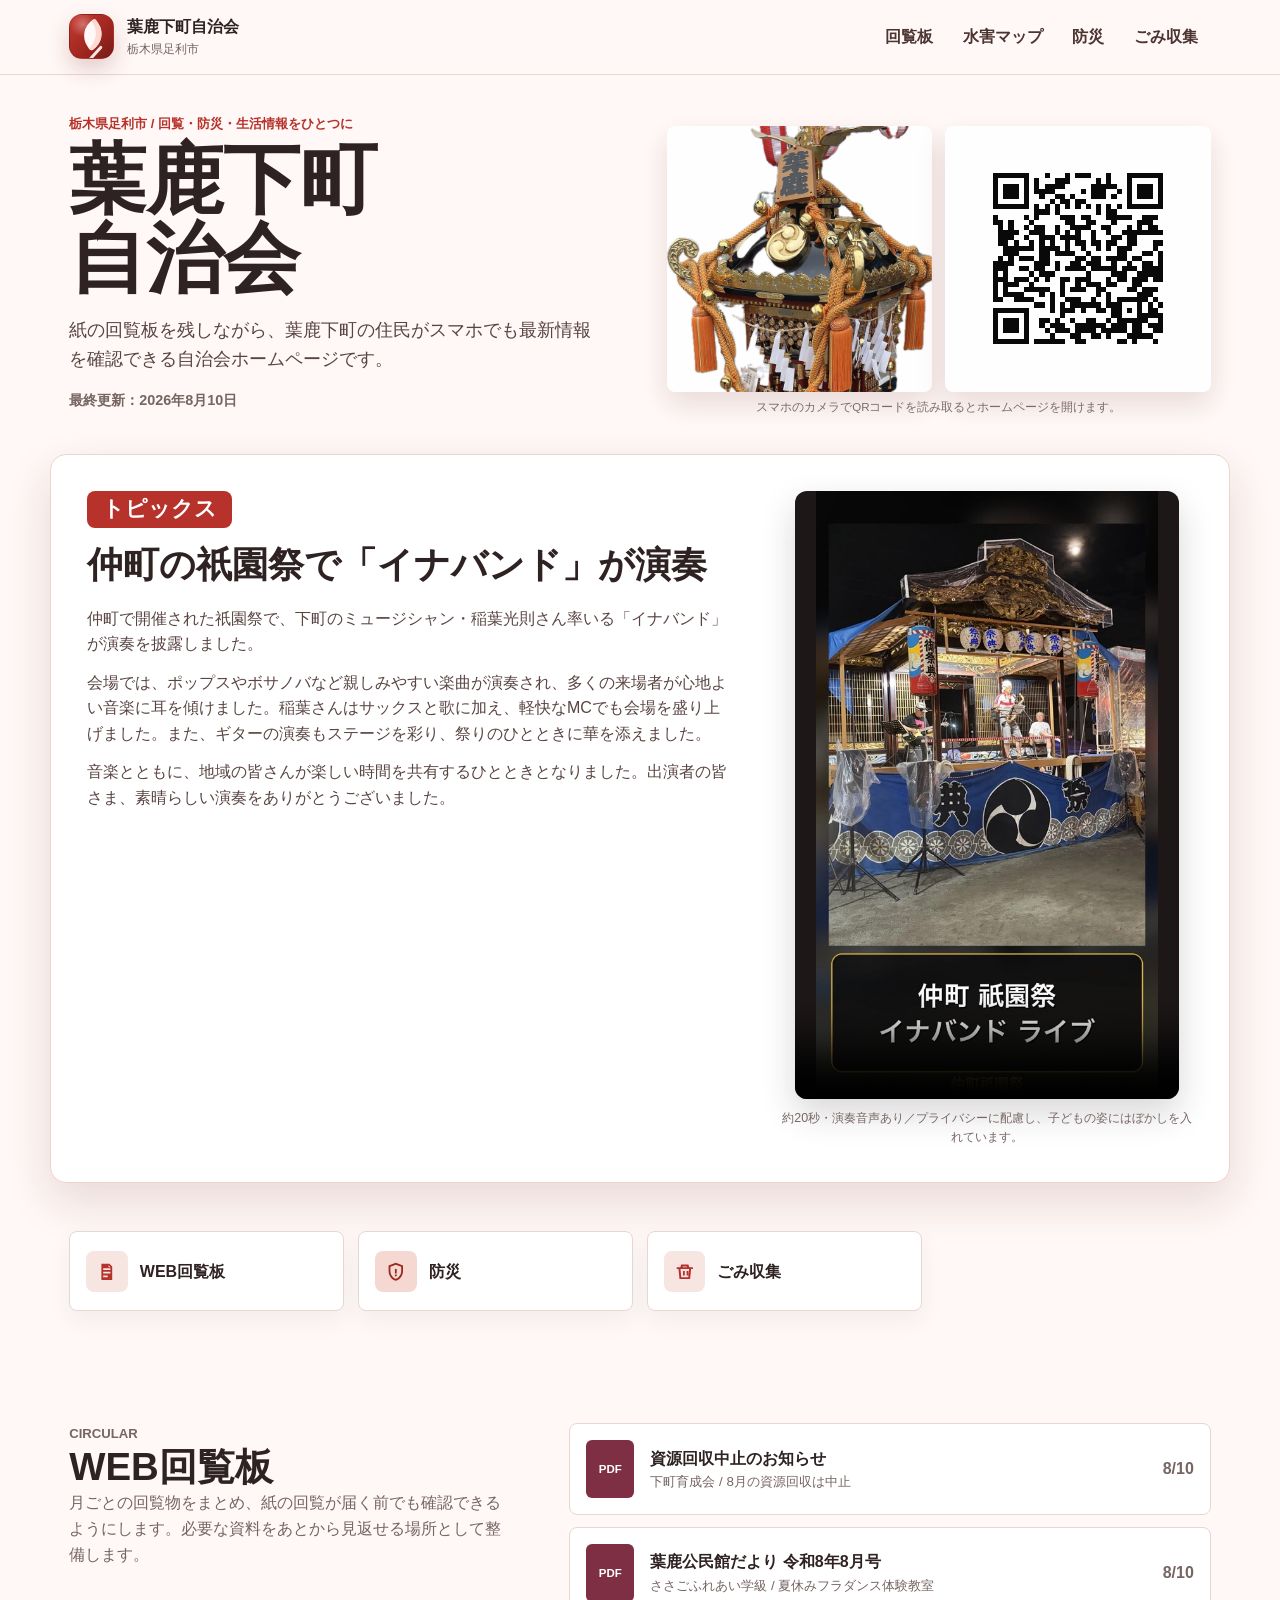
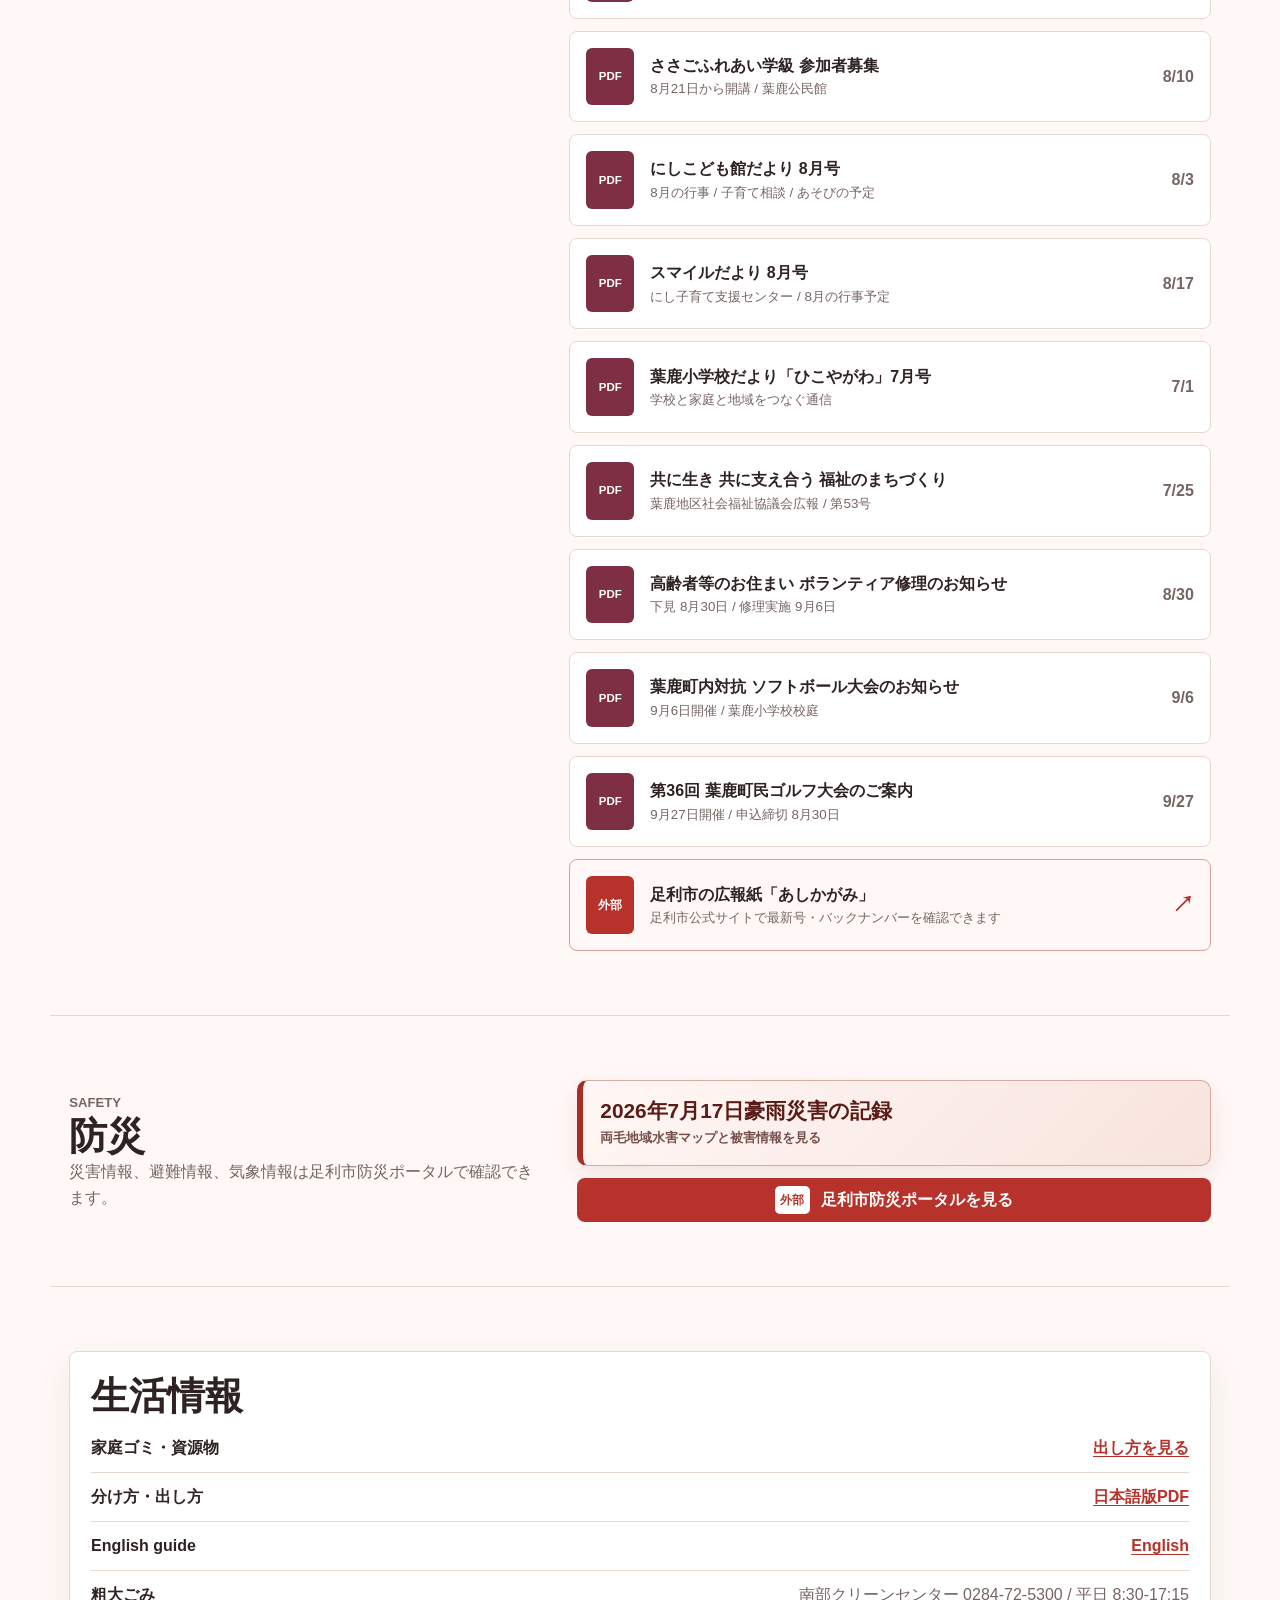
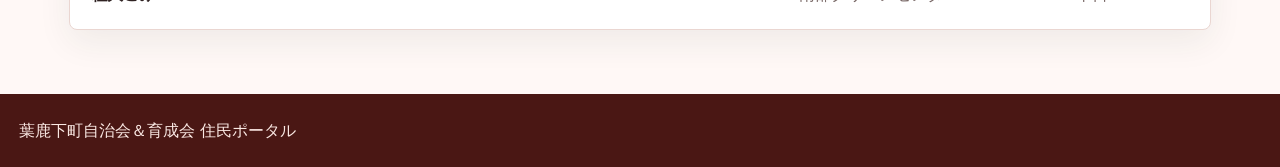
==== index.html @ d5c19ccf "Show all August circular documents on homepage" ====
<!doctype html>
<html lang="ja">
  <head>
    <meta charset="utf-8" />
    <meta name="viewport" content="width=device-width, initial-scale=1" />
    <title>葉鹿下町自治会 DXホーム</title>
    <meta
      name="description"
      content="栃木県足利市の葉鹿下町自治会向けに、回覧板、防災情報、ごみ収集をまとめたホームページ。"
    />
    <link rel="stylesheet" href="styles.css?v=20260810-circular" />
  </head>
  <body>
    <a class="skip-link" href="#main">本文へ移動</a>

    <header class="site-header">
      <nav class="nav-shell" aria-label="メインメニュー">
        <a class="brand" href="index.html" aria-label="葉鹿下町自治会 ホーム">
          <span class="brand-mark" aria-hidden="true">葉</span>
          <span>
            <strong>葉鹿下町自治会</strong>
            <small>栃木県足利市</small>
          </span>
        </a>
        <button class="menu-button" type="button" aria-expanded="false" aria-controls="site-menu">
          <span class="icon-lines" aria-hidden="true"></span>
          <span>メニュー</span>
        </button>
        <ul id="site-menu" class="site-menu">
          <li><a href="circular.html">回覧板</a></li>
          <li><a href="flood.html">水害マップ</a></li>
          <li><a href="disaster.html">防災</a></li>
          <li><a href="garbage.html">ごみ収集</a></li>
        </ul>
      </nav>
    </header>

    <main id="main">
      <section class="hero-section">
        <div class="hero-copy">
          <p class="eyebrow">栃木県足利市 / 回覧・防災・生活情報をひとつに</p>
          <h1><span>葉鹿下町</span><span>自治会</span></h1>
          <p class="lead">
            紙の回覧板を残しながら、葉鹿下町の住民がスマホでも最新情報を確認できる自治会ホームページです。
          </p>
          <p class="last-updated">最終更新：2026年8月10日</p>
        </div>
        <figure class="hero-visual">
          <div class="hero-media-grid">
            <img src="assets/hajika-mikoshi.png" alt="葉鹿下町の神輿" />
            <img class="qr-image" src="assets/homepage-qr.png?v=20260722-readable-qr" alt="自治会ホームページのQRコード" />
          </div>
          <figcaption>スマホのカメラでQRコードを読み取るとホームページを開けます。</figcaption>
        </figure>
      </section>

      <section class="topic-feature" aria-labelledby="gion-topic-title">
        <article class="topic-copy">
          <p class="topic-label">トピックス</p>
          <h2 id="gion-topic-title">仲町の祇園祭で「イナバンド」が演奏</h2>
          <p>
            仲町で開催された祇園祭で、下町のミュージシャン・稲葉光則さん率いる「イナバンド」が演奏を披露しました。
          </p>
          <p>
            会場では、ポップスやボサノバなど親しみやすい楽曲が演奏され、多くの来場者が心地よい音楽に耳を傾けました。稲葉さんはサックスと歌に加え、軽快なMCでも会場を盛り上げました。また、ギターの演奏もステージを彩り、祭りのひとときに華を添えました。
          </p>
          <p>
            音楽とともに、地域の皆さんが楽しい時間を共有するひとときとなりました。出演者の皆さま、素晴らしい演奏をありがとうございました。
          </p>
        </article>
        <div class="topic-video">
          <video
            controls
            playsinline
            preload="metadata"
            poster="assets/nakamachi-gion-inaband-poster.jpg"
            aria-label="仲町祇園祭で演奏するイナバンドの紹介動画"
          >
            <source src="assets/nakamachi-gion-inaband.mp4?v=20260727-audio" type="video/mp4" />
            お使いのブラウザでは動画を再生できません。
          </video>
          <p>約20秒・演奏音声あり／プライバシーに配慮し、子どもの姿にはぼかしを入れています。</p>
        </div>
      </section>

      <section class="quick-actions" aria-label="よく使う項目">
        <a class="quick-action" href="circular.html">
          <span class="action-icon" aria-hidden="true">
            <svg viewBox="0 0 24 24"><path d="M6 3h9l3 3v15H6V3Zm8 1.7V7h2.3L14 4.7ZM8 10h8V8H8v2Zm0 4h8v-2H8v2Zm0 4h5v-2H8v2Z" /></svg>
          </span>
          <span>WEB回覧板</span>
        </a>
        <a class="quick-action" href="disaster.html">
          <span class="action-icon alert" aria-hidden="true">
            <svg viewBox="0 0 24 24"><path d="M12 2 4 5v6c0 5 3.4 9.7 8 11 4.6-1.3 8-6 8-11V5l-8-3Zm0 2.2 6 2.2V11c0 3.9-2.4 7.5-6 8.8-3.6-1.3-6-4.9-6-8.8V6.4l6-2.2Zm-1 4.8h2v5h-2V9Zm0 6h2v2h-2v-2Z" /></svg>
          </span>
          <span>防災</span>
        </a>
        <a class="quick-action" href="garbage.html">
          <span class="action-icon" aria-hidden="true">
            <svg viewBox="0 0 24 24"><path d="M8 4h8l1 3h4v2h-2l-1.1 11H6.1L5 9H3V7h4l1-3Zm2 2-.4 1h4.8L14 6h-4Zm-2.8 3 .9 9h7.8l.9-9H7.2Zm2.8 2h2v5h-2v-5Zm4 0h2v5h-2v-5Z" /></svg>
          </span>
          <span>ごみ収集</span>
        </a>
      </section>

      <section id="circular" class="split-layout">
        <div class="section-copy">
          <p class="eyebrow">Circular</p>
          <h2>WEB回覧板</h2>
          <p>
            月ごとの回覧物をまとめ、紙の回覧が届く前でも確認できるようにします。必要な資料をあとから見返せる場所として整備します。
          </p>
        </div>
        <div class="list-panel" aria-label="最新の回覧物">
            <a href="documents/august-resource-collection-cancelled-2026-08-10.pdf" class="list-row">
              <span class="doc-icon">PDF</span>
              <span>
                <strong>資源回収中止のお知らせ</strong>
                <small>下町育成会 / 8月の資源回収は中止</small>
              </span>
              <time datetime="2026-08-10">8/10</time>
            </a>
            <a href="documents/august-hajika-kominkan-dayori-2026-08.pdf" class="list-row">
              <span class="doc-icon">PDF</span>
              <span>
                <strong>葉鹿公民館だより 令和8年8月号</strong>
                <small>ささごふれあい学級 / 夏休みフラダンス体験教室</small>
              </span>
              <time datetime="2026-08-10">8/10</time>
            </a>
            <a href="documents/august-fureai-gakkyu-2026-08-10.pdf" class="list-row">
              <span class="doc-icon">PDF</span>
              <span>
                <strong>ささごふれあい学級 参加者募集</strong>
                <small>8月21日から開講 / 葉鹿公民館</small>
              </span>
              <time datetime="2026-08-10">8/10</time>
            </a>
            <a href="documents/august-nishi-kodomokan-dayori-2026.pdf" class="list-row">
              <span class="doc-icon">PDF</span>
              <span>
                <strong>にしこども館だより 8月号</strong>
                <small>8月の行事 / 子育て相談 / あそびの予定</small>
              </span>
              <time datetime="2026-08-03">8/3</time>
            </a>
            <a href="documents/august-smile-dayori-2026.pdf" class="list-row">
              <span class="doc-icon">PDF</span>
              <span>
                <strong>スマイルだより 8月号</strong>
                <small>にし子育て支援センター / 8月の行事予定</small>
              </span>
              <time datetime="2026-08-17">8/17</time>
            </a>
            <a href="documents/august-hajika-sho-dayori-2026-07.pdf" class="list-row">
              <span class="doc-icon">PDF</span>
              <span>
                <strong>葉鹿小学校だより「ひこやがわ」7月号</strong>
                <small>学校と家庭と地域をつなぐ通信</small>
              </span>
              <time datetime="2026-07-01">7/1</time>
            </a>
            <a href="documents/august-social-welfare-2026-08-10.pdf" class="list-row">
              <span class="doc-icon">PDF</span>
              <span>
                <strong>共に生き 共に支え合う 福祉のまちづくり</strong>
                <small>葉鹿地区社会福祉協議会広報 / 第53号</small>
              </span>
              <time datetime="2026-07-25">7/25</time>
            </a>
            <a href="documents/august-volunteer-notice-2026-08-30.pdf" class="list-row">
              <span class="doc-icon">PDF</span>
              <span>
                <strong>高齢者等のお住まい ボランティア修理のお知らせ</strong>
                <small>下見 8月30日 / 修理実施 9月6日</small>
              </span>
              <time datetime="2026-08-30">8/30</time>
            </a>
            <a href="documents/august-hajika-softball-2026-09-06.pdf" class="list-row">
              <span class="doc-icon">PDF</span>
              <span>
                <strong>葉鹿町内対抗 ソフトボール大会のお知らせ</strong>
                <small>9月6日開催 / 葉鹿小学校校庭</small>
              </span>
              <time datetime="2026-09-06">9/6</time>
            </a>
            <a href="documents/august-hajika-golf-2026-09-27.pdf" class="list-row">
              <span class="doc-icon">PDF</span>
              <span>
                <strong>第36回 葉鹿町民ゴルフ大会のご案内</strong>
                <small>9月27日開催 / 申込締切 8月30日</small>
              </span>
              <time datetime="2026-09-27">9/27</time>
            </a>
          <a
            href="https://www.city.ashikaga.tochigi.jp/goverment/000083/000457/index.html"
            class="list-row external-row"
            target="_blank"
            rel="noopener noreferrer"
          >
            <span class="doc-icon external">外部</span>
            <span>
              <strong>足利市の広報紙「あしかがみ」</strong>
              <small>足利市公式サイトで最新号・バックナンバーを確認できます</small>
            </span>
            <span class="external-mark" aria-hidden="true">↗</span>
          </a>
        </div>
      </section>

      <section id="disaster" class="disaster-band">
        <div>
          <p class="eyebrow">Safety</p>
          <h2>防災</h2>
          <p>災害情報、避難情報、気象情報は足利市防災ポータルで確認できます。</p>
        </div>
        <div class="disaster-actions">
          <a class="flood-record-banner" href="flood.html">
            <span>2026年7月17日豪雨災害の記録</span>
            <small>両毛地域水害マップと被害情報を見る</small>
          </a>
          <a
            class="download-link external-link"
            href="https://www.city.ashikaga.tochigi.jp/bosai/index.html"
            target="_blank"
            rel="noopener noreferrer"
            >足利市防災ポータルを見る</a
          >
        </div>
      </section>

      <section id="life" class="life-section">
        <div class="life-card">
          <h2>生活情報</h2>
          <ul>
            <li>
              <strong>家庭ゴミ・資源物</strong>
              <a
                class="text-link external-link"
                href="https://www.city.ashikaga.tochigi.jp/living/000018/000128/000560/index.html"
                target="_blank"
                rel="noopener noreferrer"
                >出し方を見る</a
              >
            </li>
            <li>
              <strong>分け方・出し方</strong>
              <a
                class="text-link external-link"
                href="https://www.city.ashikaga.tochigi.jp/manage/contents/upload/648ab1cb5ff90.pdf"
                target="_blank"
                rel="noopener noreferrer"
                >日本語版PDF</a
              >
            </li>
            <li>
              <strong>English guide</strong>
              <a
                class="text-link external-link"
                href="https://www.city.ashikaga.tochigi.jp/living/000018/000128/000560/p002343.html"
                target="_blank"
                rel="noopener noreferrer"
                >English</a
              >
            </li>
            <li class="life-note">
              <strong>粗大ごみ</strong>
              <span>南部クリーンセンター 0284-72-5300 / 平日 8:30-17:15</span>
            </li>
          </ul>
        </div>
      </section>
    </main>

    <footer class="site-footer">
      <p>葉鹿下町自治会＆育成会 住民ポータル</p>
    </footer>

    <script src="app.js"></script>
  </body>
</html>
---- styles.css ----
:root {
  --ink: #2f2222;
  --muted: #766563;
  --paper: #fff8f6;
  --panel: #ffffff;
  --line: #ead6d1;
  --green: #b6322a;
  --green-soft: #f7e5e1;
  --blue: #7f2f44;
  --yellow: #d9a441;
  --coral: #b6322a;
  --shadow: 0 18px 46px rgba(95, 31, 26, 0.14);
}

* {
  box-sizing: border-box;
}

html {
  scroll-behavior: smooth;
}

body {
  margin: 0;
  color: var(--ink);
  background: var(--paper);
  font-family: -apple-system, BlinkMacSystemFont, "Hiragino Sans", "Yu Gothic", "Meiryo", sans-serif;
  line-height: 1.6;
}

a {
  color: inherit;
}

img,
svg {
  display: block;
}

button,
input {
  font: inherit;
}

.skip-link {
  position: absolute;
  left: 1rem;
  top: -4rem;
  z-index: 20;
  padding: 0.7rem 1rem;
  background: var(--ink);
  color: white;
}

.skip-link:focus {
  top: 1rem;
}

.site-header {
  position: sticky;
  top: 0;
  z-index: 10;
  background: rgba(255, 248, 246, 0.92);
  border-bottom: 1px solid var(--line);
  backdrop-filter: blur(12px);
}

.tag {
  display: inline-flex;
  align-items: center;
  justify-content: center;
  min-height: 1.65rem;
  padding: 0.2rem 0.65rem;
  border-radius: 999px;
  font-size: 0.78rem;
  font-weight: 700;
  white-space: nowrap;
}

.nav-shell {
  display: flex;
  align-items: center;
  justify-content: space-between;
  gap: 1rem;
  max-width: 1180px;
  margin: 0 auto;
  padding: 0.85rem 1.2rem;
}

.brand {
  display: inline-flex;
  align-items: center;
  gap: 0.8rem;
  text-decoration: none;
}

.brand-mark {
  position: relative;
  display: grid;
  place-items: center;
  flex: 0 0 auto;
  width: 2.8rem;
  height: 2.8rem;
  overflow: hidden;
  border: 1px solid rgba(116, 29, 24, 0.18);
  border-radius: 13px;
  color: white;
  background:
    radial-gradient(circle at 30% 22%, rgba(255, 255, 255, 0.32), transparent 28%),
    linear-gradient(135deg, #c83a31 0%, #9f261f 58%, #741d18 100%);
  box-shadow: 0 10px 22px rgba(116, 29, 24, 0.2);
  font-size: 0;
  font-weight: 800;
}

.brand-mark::before {
  position: absolute;
  width: 1.35rem;
  height: 1.55rem;
  border-radius: 1.3rem 0.2rem 1.3rem 0.2rem;
  background: #fff8f6;
  box-shadow: inset -0.28rem -0.22rem 0 rgba(255, 216, 207, 0.9);
  content: "";
  transform: translate(0.05rem, -0.1rem) rotate(-34deg);
}

.brand-mark::after {
  position: absolute;
  width: 1.25rem;
  height: 0.16rem;
  border-radius: 999px;
  background: rgba(255, 248, 246, 0.92);
  content: "";
  transform: translate(-0.03rem, 0.62rem) rotate(-48deg);
  transform-origin: right center;
}

.brand strong,
.brand small {
  display: block;
}

.brand small {
  color: var(--muted);
  font-size: 0.78rem;
}

.site-menu {
  display: flex;
  align-items: center;
  gap: 0.25rem;
  margin: 0;
  padding: 0;
  list-style: none;
}

.site-menu a {
  display: inline-flex;
  padding: 0.65rem 0.8rem;
  border-radius: 8px;
  color: #4b3431;
  font-weight: 700;
  text-decoration: none;
}

.site-menu a:hover,
.site-menu a:focus-visible {
  background: var(--green-soft);
}

.menu-button {
  display: none;
  align-items: center;
  gap: 0.5rem;
  min-height: 2.5rem;
  border: 1px solid var(--line);
  border-radius: 8px;
  background: white;
  color: var(--ink);
}

.icon-lines,
.icon-lines::before,
.icon-lines::after {
  display: block;
  width: 1.1rem;
  height: 2px;
  background: currentColor;
  content: "";
}

.icon-lines::before {
  transform: translateY(-6px);
}

.icon-lines::after {
  transform: translateY(4px);
}

.hero-section {
  position: relative;
  display: grid;
  grid-template-columns: minmax(0, 1fr) minmax(18rem, 34rem);
  gap: clamp(2rem, 5vw, 4rem);
  align-items: center;
  max-width: 1180px;
  min-height: auto;
  margin: 0 auto;
  padding: clamp(1.6rem, 3vw, 2.8rem) 1.2rem clamp(1rem, 2vw, 1.6rem);
}

.notice-strip,
.flood-record-archive {
  display: grid;
  gap: 0.9rem;
  max-width: 1180px;
  margin: 1rem auto 0;
  padding: clamp(0.85rem, 2.5vw, 1.35rem);
  border: 1px solid #e5b9b2;
  border-top: 5px solid #9f261f;
  border-radius: 18px;
  background:
    radial-gradient(circle at 92% 2%, rgba(196, 66, 54, 0.12), transparent 25rem),
    #fff4f1;
  color: #4a1714;
  box-shadow: 0 16px 38px rgba(95, 31, 26, 0.1);
}

.flood-record-section {
  padding-top: 2rem;
  padding-bottom: 2rem;
}

.flood-record-archive {
  margin: 0;
}

.flood-record-header {
  display: grid;
  grid-template-columns: minmax(0, 1fr) minmax(18rem, 0.6fr);
  gap: 1.2rem;
  align-items: center;
}

.flood-record-header h2,
.flood-record-header p {
  margin: 0;
}

.flood-record-header h2 {
  margin-bottom: 0.35rem;
  color: #5b1b17;
  font-size: clamp(1.5rem, 3vw, 2.2rem);
  line-height: 1.35;
}

.flood-alert-header {
  display: grid;
  grid-template-columns: minmax(14rem, 1fr) auto minmax(16rem, auto);
  gap: 0.75rem;
  align-items: stretch;
}

.flood-alert-title {
  display: grid;
  align-content: center;
  gap: 0.05rem;
}

.flood-alert-title small {
  color: #8b211b;
  font-size: 0.75rem;
  font-weight: 900;
  letter-spacing: 0.08em;
}

.flood-alert-title strong {
  color: #5b1b17;
  font-size: clamp(1.1rem, 2.3vw, 1.45rem);
  line-height: 1.35;
}

.notice-strip a,
.flood-record-archive a,
.text-link {
  color: var(--green);
  font-weight: 900;
  text-underline-offset: 0.2em;
}

.disaster-portal-link,
.notice-strip .ryomo-flood-link,
.flood-record-archive .ryomo-flood-link {
  display: grid;
  place-content: center;
  min-height: 3.7rem;
  border-radius: 12px;
  padding: 0.6rem 1rem;
  text-align: center;
  text-decoration: none;
  transition: transform 160ms ease, box-shadow 160ms ease;
}

.disaster-portal-link {
  border: 1px solid #d7aaa4;
  background: rgba(255, 255, 255, 0.78);
}

.notice-strip .ryomo-flood-link,
.flood-record-archive .ryomo-flood-link {
  display: grid;
  gap: 0.1rem;
  color: white;
  background: linear-gradient(135deg, #a92d25, #7d1f19);
  font-weight: 900;
  line-height: 1.25;
  box-shadow: 0 9px 20px rgba(125, 31, 25, 0.22);
}

.disaster-portal-link:hover,
.disaster-portal-link:focus-visible,
.notice-strip .ryomo-flood-link:hover,
.notice-strip .ryomo-flood-link:focus-visible,
.flood-record-archive .ryomo-flood-link:hover,
.flood-record-archive .ryomo-flood-link:focus-visible {
  transform: translateY(-2px);
  box-shadow: 0 11px 24px rgba(95, 31, 26, 0.18);
}

.notice-strip .ryomo-flood-link > span,
.flood-record-archive .ryomo-flood-link > span {
  color: white;
  font-size: clamp(1.25rem, 2.4vw, 1.7rem);
}

.notice-strip .ryomo-flood-link > small,
.flood-record-archive .ryomo-flood-link > small {
  color: #ffe4df;
  font-size: clamp(0.8rem, 1.4vw, 1rem);
  font-weight: 800;
}

.notice-strip .flood-summary,
.flood-record-archive .flood-summary {
  margin: 0;
  padding: 1rem 1.1rem;
  border: 1px solid #ead0cb;
  border-left: 5px solid #a92d25;
  border-radius: 12px;
  background: rgba(255, 255, 255, 0.82);
  line-height: 1.75;
}

.summary-label {
  display: block;
  margin-bottom: 0.25rem;
  color: #8b211b;
  font-size: 0.78rem;
  font-weight: 900;
  letter-spacing: 0.03em;
}

.volunteer-summary {
  display: grid;
  grid-template-columns: minmax(0, 1fr) minmax(15rem, 0.55fr);
  gap: 0.75rem 1.25rem;
  padding: clamp(1rem, 2.5vw, 1.35rem);
  border: 1px solid #bcd8c4;
  border-left: 5px solid #27804a;
  border-radius: 14px;
  background: #f5fbf7;
  color: #263c2d;
}

.volunteer-summary h2,
.volunteer-summary p {
  margin: 0;
}

.volunteer-summary h2 {
  margin-bottom: 0.25rem;
  color: #155f34;
  font-size: clamp(1.15rem, 2vw, 1.4rem);
}

.volunteer-summary .volunteer-kicker {
  margin-bottom: 0.15rem;
  color: #27603a;
  font-size: 0.78rem;
  font-weight: 800;
}

.volunteer-kicker span {
  display: inline-flex;
  margin-right: 0.35rem;
  border-radius: 999px;
  padding: 0.12rem 0.55rem;
  color: white;
  background: #27804a;
}

.volunteer-links {
  display: grid;
  align-content: start;
  gap: 0.45rem;
}

.volunteer-links a {
  display: flex;
  align-items: center;
  justify-content: space-between;
  min-height: 2.45rem;
  border: 1px solid #bcd8c4;
  border-radius: 9px;
  padding: 0.35rem 0.7rem;
  background: white;
  color: #176638;
  text-decoration: none;
}

.volunteer-links a::after {
  content: "↗";
  margin-left: 0.6rem;
}

.volunteer-summary .volunteer-note {
  grid-column: 1 / -1;
  color: #496251;
  font-size: 0.78rem;
}

.disaster-news-summary {
  display: grid;
  grid-template-columns: minmax(13rem, 0.42fr) minmax(0, 1fr);
  gap: 0.75rem 1.25rem;
  padding: clamp(1rem, 2.5vw, 1.35rem);
  border: 1px solid #c6d8e7;
  border-left: 5px solid #347aaa;
  border-radius: 14px;
  background: #f5f9fc;
  color: #243746;
}

.disaster-news-heading h2,
.disaster-news-heading p,
.disaster-news-note {
  margin: 0;
}

.disaster-news-heading h2 {
  color: #195b86;
  font-size: clamp(1.15rem, 2vw, 1.4rem);
  line-height: 1.4;
}

.disaster-news-heading p {
  margin-bottom: 0.15rem;
  color: #39657f;
  font-size: 0.78rem;
  font-weight: 800;
}

.disaster-news-list {
  display: grid;
  gap: 0.45rem;
  margin: 0;
  padding: 0;
  list-style: none;
}

.disaster-news-list li {
  display: grid;
  grid-template-columns: 3rem minmax(0, 1fr);
  gap: 0.05rem 0.6rem;
  align-items: start;
  border: 1px solid #d3e1ec;
  border-radius: 9px;
  padding: 0.55rem 0.65rem;
  background: white;
}

.disaster-news-list time {
  grid-row: 1 / 3;
  display: grid;
  place-items: center;
  min-height: 2.6rem;
  border-radius: 7px;
  color: #195b86;
  background: #e8f2f8;
  font-size: 0.8rem;
  font-weight: 800;
}

.disaster-news-list small {
  color: #607483;
  font-size: 0.72rem;
}

.disaster-news-note {
  grid-column: 1 / -1;
  color: #607483;
  font-size: 0.78rem;
}

.hero-copy {
  position: relative;
  z-index: 1;
  display: grid;
  justify-items: start;
  max-width: 58rem;
  margin: 0;
  text-align: left;
}

.page-hero {
  max-width: 1180px;
  margin: 0 auto;
  padding: clamp(2.6rem, 6vw, 5rem) 1.2rem 2rem;
}

.page-hero .lead {
  max-width: 48rem;
}

.back-link {
  display: inline-flex;
  align-items: center;
  min-height: 2.25rem;
  margin-bottom: 1.1rem;
  border: 1px solid var(--line);
  border-radius: 999px;
  padding: 0.25rem 0.85rem;
  background: white;
  color: var(--green);
  font-size: 0.9rem;
  font-weight: 800;
  text-decoration: none;
}

.back-link::before {
  content: "←";
  margin-right: 0.45rem;
}

.eyebrow {
  margin: 0 0 0.4rem;
  color: var(--coral);
  font-size: 0.82rem;
  font-weight: 800;
  letter-spacing: 0;
  text-transform: uppercase;
}

h1,
h2,
h3,
p {
  overflow-wrap: anywhere;
}

h1 {
  margin: 0;
  font-size: clamp(3.4rem, 9vw, 7.3rem);
  line-height: 1.03;
  letter-spacing: 0;
}

h1 span {
  display: inline-block;
}

.hero-copy h1 {
  font-size: clamp(3rem, 6vw, 5.4rem);
}

h2 {
  margin: 0;
  font-size: clamp(1.75rem, 3vw, 2.6rem);
  line-height: 1.2;
  letter-spacing: 0;
}

h3 {
  margin: 0;
  font-size: 1.05rem;
  line-height: 1.35;
  letter-spacing: 0;
}

.lead {
  max-width: 45rem;
  margin: 1rem 0 1.5rem;
  color: #594441;
  font-size: 1.14rem;
}

.last-updated {
  margin: -0.5rem 0 1rem;
  color: var(--muted);
  font-size: 0.9rem;
  font-weight: 800;
}

.search-panel {
  width: min(100%, 32rem);
  padding: 1rem;
  border: 1px solid var(--line);
  border-radius: 8px;
  background: white;
  box-shadow: var(--shadow);
}

.search-panel label {
  display: block;
  margin-bottom: 0.35rem;
  color: var(--muted);
  font-size: 0.82rem;
  font-weight: 700;
}

.search-panel div {
  display: grid;
  grid-template-columns: 1fr 3rem;
  gap: 0.5rem;
}

.search-panel input {
  min-width: 0;
  border: 1px solid var(--line);
  border-radius: 8px;
  padding: 0.8rem 0.9rem;
}

.search-panel button {
  display: grid;
  place-items: center;
  border: 0;
  border-radius: 8px;
  color: white;
  background: var(--green);
  cursor: pointer;
}

.search-message {
  min-height: 1.4rem;
  margin: 0.65rem 0 0;
  color: var(--muted);
  font-size: 0.86rem;
  font-weight: 700;
}

.search-panel svg,
.quick-action svg {
  width: 1.35rem;
  height: 1.35rem;
  fill: currentColor;
}

.hero-visual {
  width: 100%;
  margin: 0;
  opacity: 0.96;
}

.hero-media-grid {
  display: grid;
  grid-template-columns: repeat(2, minmax(0, 1fr));
  gap: 0.8rem;
}

.hero-media-grid img {
  width: 100%;
  aspect-ratio: 1 / 1;
  object-fit: cover;
  border-radius: 8px;
  box-shadow: 0 12px 30px rgba(95, 31, 26, 0.14);
  background: white;
}

.hero-media-grid img.qr-image {
  object-fit: contain;
  image-rendering: pixelated;
  padding: 0.4rem;
}

.hero-visual figcaption {
  margin-top: 0.45rem;
  color: var(--muted);
  font-size: 0.72rem;
  line-height: 1.4;
  text-align: center;
}

.hero-visual figcaption span {
  display: block;
  margin-top: 0.2rem;
}

.topic-feature {
  display: grid;
  grid-template-columns: minmax(0, 1.22fr) minmax(16rem, 0.78fr);
  gap: clamp(1.5rem, 4vw, 3.5rem);
  align-items: start;
  max-width: 1180px;
  margin: 0 auto 3rem;
  padding: clamp(1.2rem, 3vw, 2.25rem);
  border: 1px solid var(--line);
  border-radius: 16px;
  background: white;
  box-shadow: var(--shadow);
}

.topic-video {
  min-width: 0;
}

.topic-video video {
  display: block;
  width: min(100%, 24rem);
  max-height: 38rem;
  margin: 0 auto;
  border-radius: 12px;
  background: #1d1717;
  box-shadow: 0 14px 34px rgba(47, 34, 34, 0.18);
}

.topic-video p {
  max-width: 28rem;
  margin: 0.65rem auto 0;
  color: var(--muted);
  font-size: 0.78rem;
  line-height: 1.5;
  text-align: center;
}

.topic-copy {
  min-width: 0;
}

.topic-label {
  display: inline-flex;
  margin: 0 0 0.85rem;
  padding: 0.35rem 0.95rem;
  border-radius: 8px;
  color: white;
  background: var(--green);
  font-size: clamp(1.05rem, 1.7vw, 1.35rem);
  font-weight: 900;
  letter-spacing: 0;
  line-height: 1.2;
}

.topic-copy h2 {
  margin: 0 0 1rem;
  font-size: clamp(1.6rem, 3vw, 2.25rem);
  line-height: 1.35;
}

.topic-copy p:not(.topic-label) {
  margin: 0.8rem 0 0;
  color: #594542;
}

.quick-actions {
  display: grid;
  grid-template-columns: repeat(4, minmax(0, 1fr));
  gap: 0.85rem;
  max-width: 1180px;
  margin: 0 auto;
  padding: 0 1.2rem 3rem;
}

.quick-action {
  display: flex;
  align-items: center;
  gap: 0.75rem;
  min-height: 5rem;
  padding: 1rem;
  border: 1px solid var(--line);
  border-radius: 8px;
  background: white;
  color: var(--ink);
  font-weight: 800;
  text-decoration: none;
  box-shadow: 0 10px 24px rgba(33, 53, 49, 0.06);
}

.quick-action:hover,
.quick-action:focus-visible {
  border-color: #d9a7a0;
  transform: translateY(-2px);
}

.action-icon {
  display: grid;
  flex: 0 0 auto;
  place-items: center;
  width: 2.6rem;
  height: 2.6rem;
  border-radius: 8px;
  color: var(--green);
  background: var(--green-soft);
}

.action-icon.alert {
  color: #9b271f;
  background: #f5d8d2;
}

.content-band,
.split-layout,
.disaster-band,
.life-section {
  max-width: 1180px;
  margin: 0 auto;
  padding: 4rem 1.2rem;
}

.content-band.muted {
  max-width: none;
  background: #faeeeb;
}

.content-band.muted > * {
  max-width: 1180px;
  margin-left: auto;
  margin-right: auto;
}

.section-head {
  display: flex;
  align-items: end;
  justify-content: space-between;
  gap: 1rem;
  margin-bottom: 1.4rem;
}

.filter-tabs {
  display: flex;
  gap: 0.4rem;
  flex-wrap: wrap;
}

.filter-tab {
  min-height: 2.35rem;
  border: 1px solid var(--line);
  border-radius: 999px;
  padding: 0.3rem 0.85rem;
  background: white;
  color: #5d3935;
  cursor: pointer;
}

.filter-tab.is-active {
  color: white;
  background: var(--green);
  border-color: var(--green);
}

.news-grid,
.schedule-grid {
  display: grid;
  grid-template-columns: repeat(3, minmax(0, 1fr));
  gap: 1rem;
}

.news-card,
.schedule-item,
.life-card,
.line-card,
.info-card,
.timeline-item,
.simple-table {
  border: 1px solid var(--line);
  border-radius: 8px;
  background: white;
  box-shadow: 0 12px 34px rgba(33, 53, 49, 0.07);
}

.news-card {
  display: grid;
  grid-template-columns: 1fr auto;
  gap: 0.55rem 0.8rem;
  padding: 1.2rem;
}

.news-card time {
  color: var(--muted);
  font-size: 0.85rem;
  font-weight: 700;
}

.news-card h3,
.news-card p {
  grid-column: 1 / -1;
}

.news-card p,
.section-copy p,
.disaster-band p,
.line-card p {
  margin: 0;
  color: var(--muted);
}

.tag.urgent {
  color: #8b211b;
  background: #f7ddd7;
}

.tag.event {
  color: #7f2f44;
  background: #f1dce3;
}

.tag.life {
  color: #7a4a12;
  background: #f6ead0;
}

.news-card.is-hidden {
  display: none;
}

.page-content {
  padding-top: 2rem;
}

.notice-list {
  display: grid;
  gap: 1rem;
}

.notice-item {
  grid-template-columns: 1fr;
}

.notice-item > div {
  display: flex;
  align-items: center;
  gap: 0.6rem;
  flex-wrap: wrap;
}

.circular-layout {
  display: grid;
  grid-template-columns: 14rem minmax(0, 1fr);
  gap: 1.2rem;
  align-items: start;
}

.month-nav {
  display: grid;
  gap: 0.55rem;
  position: sticky;
  top: 6rem;
}

.month-nav a {
  display: flex;
  align-items: center;
  min-height: 3rem;
  border: 1px solid var(--line);
  border-radius: 8px;
  padding: 0.7rem 0.85rem;
  background: white;
  color: var(--ink);
  font-weight: 800;
  text-decoration: none;
}

.month-nav a.is-active {
  color: white;
  background: var(--green);
  border-color: var(--green);
}

.circular-list .list-row {
  min-height: 5.6rem;
}

.month-sections {
  display: grid;
  gap: 1.3rem;
}

.month-block {
  display: grid;
  gap: 0.75rem;
  scroll-margin-top: 6.5rem;
}

.month-banner {
  display: flex;
  align-items: center;
  justify-content: space-between;
  gap: 0.9rem;
  min-height: 3.6rem;
  padding: 0.85rem 1rem;
  border-radius: 8px;
  background: #e6f3ec;
  border: 1px solid #c7e0d2;
  color: var(--green-dark);
}

.month-banner strong {
  font-size: 1.05rem;
}

.month-banner span {
  color: var(--muted);
  font-size: 0.92rem;
  font-weight: 800;
}

.month-banner-muted {
  background: #f5f1e8;
  border-color: #e4dccb;
}

.info-grid {
  display: grid;
  grid-template-columns: repeat(3, minmax(0, 1fr));
  gap: 1rem;
}

.emergency-panel {
  display: grid;
  grid-template-columns: minmax(0, 1fr) auto;
  gap: 1rem;
  align-items: center;
  margin-bottom: 1rem;
  padding: 1.25rem;
  border: 1px solid #e0afa8;
  border-radius: 8px;
  background: #fff1ed;
}

.emergency-panel p {
  margin: 0.35rem 0 0;
  color: var(--muted);
}

.emergency-panel ol {
  display: grid;
  gap: 0.45rem;
  margin: 0;
  padding-left: 1.4rem;
  font-weight: 900;
}

.info-card {
  display: grid;
  gap: 0.75rem;
  padding: 1.25rem;
}

.info-card.danger {
  color: white;
  background: #7c211b;
  border-color: #7c211b;
}

.info-card.danger .eyebrow,
.info-card.danger p {
  color: #ffe2dc;
}

.info-card p {
  margin: 0;
  color: var(--muted);
}

.info-card strong {
  display: inline-flex;
  align-items: center;
  width: fit-content;
  min-height: 2.3rem;
  border-radius: 999px;
  padding: 0.25rem 0.85rem;
  color: #7c211b;
  background: var(--green-soft);
}

.info-card.danger strong {
  color: #7c211b;
  background: white;
}

.check-list {
  display: grid;
  grid-template-columns: repeat(2, minmax(0, 1fr));
  gap: 0.8rem;
  max-width: 1180px;
}

.check-list label {
  display: flex;
  align-items: flex-start;
  gap: 0.75rem;
  min-height: 4rem;
  border: 1px solid var(--line);
  border-radius: 8px;
  padding: 1rem;
  background: white;
  font-weight: 800;
}

.check-list input {
  flex: 0 0 auto;
  width: 1.25rem;
  height: 1.25rem;
  margin-top: 0.2rem;
  accent-color: var(--green);
}

.event-timeline {
  display: grid;
  gap: 0.85rem;
}

.timeline-item {
  display: grid;
  grid-template-columns: auto 1fr;
  gap: 1rem;
  align-items: center;
  padding: 1rem;
}

.timeline-item time {
  display: grid;
  place-items: center;
  width: 4.6rem;
  height: 4.6rem;
  border-radius: 8px;
  color: white;
  background: var(--green);
  font-weight: 900;
}

.timeline-item time span {
  display: block;
  font-size: 1.15rem;
}

.timeline-item p {
  margin: 0.25rem 0 0;
  color: var(--muted);
}

.simple-table {
  display: grid;
  overflow: hidden;
  max-width: 1180px;
}

.simple-table div {
  display: grid;
  grid-template-columns: 9rem 1fr;
  gap: 1rem;
  padding: 1rem 1.1rem;
  border-bottom: 1px solid var(--line);
}

.simple-table div:last-child {
  border-bottom: 0;
}

.simple-table strong {
  color: var(--green);
}

.page-actions {
  display: flex;
  flex-wrap: wrap;
  gap: 0.75rem;
  align-items: center;
  max-width: 1180px;
  margin: 1rem auto 0;
}

.page-actions.compact {
  margin-top: 1.2rem;
}

.download-link {
  display: inline-flex;
  align-items: center;
  min-height: 2.75rem;
  border-radius: 8px;
  padding: 0.55rem 1rem;
  color: white;
  background: var(--green);
  font-weight: 900;
  text-decoration: none;
}

.download-link::before {
  content: "PDF";
  display: inline-grid;
  place-items: center;
  width: 2.2rem;
  height: 1.7rem;
  margin-right: 0.7rem;
  border-radius: 5px;
  color: var(--green);
  background: white;
  font-size: 0.72rem;
}

.download-link.external-link::before {
  content: "外部";
}

.split-layout {
  display: grid;
  grid-template-columns: minmax(0, 0.68fr) minmax(0, 1fr);
  gap: clamp(1.5rem, 5vw, 4rem);
  align-items: start;
}

.section-copy {
  position: sticky;
  top: 7rem;
}

.list-panel {
  display: grid;
  gap: 0.75rem;
}

.list-row {
  display: grid;
  grid-template-columns: auto 1fr auto;
  gap: 1rem;
  align-items: center;
  min-height: 5rem;
  padding: 1rem;
  border: 1px solid var(--line);
  border-radius: 8px;
  background: white;
  color: inherit;
  text-decoration: none;
}

.list-row:hover,
.list-row:focus-visible {
  border-color: #d8a29a;
}

.list-row small {
  display: block;
  color: var(--muted);
}

.list-row time {
  color: var(--muted);
  font-weight: 800;
}

.external-row {
  border-color: #d8a29a;
  background: #fff8f6;
}

.doc-icon {
  display: grid;
  place-items: center;
  width: 3rem;
  height: 3.6rem;
  border-radius: 6px;
  color: white;
  background: var(--blue);
  font-size: 0.72rem;
  font-weight: 900;
}

.doc-icon.external {
  background: var(--green);
}

.external-mark {
  color: var(--green);
  font-size: 1.4rem;
  font-weight: 900;
}

.disaster-band {
  display: grid;
  grid-template-columns: minmax(0, 0.75fr) minmax(0, 1fr);
  gap: 2rem;
  align-items: center;
  border-block: 1px solid var(--line);
}

.disaster-actions {
  display: grid;
  gap: 0.75rem;
}

.flood-record-banner {
  display: grid;
  gap: 0.15rem;
  border: 1px solid #d7aaa4;
  border-left: 6px solid #a92d25;
  border-radius: 10px;
  padding: 1rem 1.1rem;
  color: #5b1b17;
  background: linear-gradient(135deg, #fff7f4, #f8e3dd);
  text-decoration: none;
  box-shadow: 0 10px 24px rgba(95, 31, 26, 0.09);
  transition: transform 160ms ease, box-shadow 160ms ease;
}

.flood-record-banner:hover,
.flood-record-banner:focus-visible {
  transform: translateY(-2px);
  box-shadow: 0 14px 28px rgba(95, 31, 26, 0.14);
}

.flood-record-banner span {
  font-size: clamp(1.05rem, 2vw, 1.3rem);
  font-weight: 900;
  line-height: 1.35;
}

.flood-record-banner small {
  color: #76504c;
  font-weight: 800;
}

.disaster-actions .download-link {
  justify-content: center;
}

.safety-stats {
  display: grid;
  grid-template-columns: repeat(3, minmax(0, 1fr));
  gap: 0.7rem;
  margin: 0;
}

.safety-stats div {
  min-height: 7rem;
  padding: 1rem;
  border-radius: 8px;
  background: #4a1714;
  color: white;
}

.safety-stats dt {
  color: #f0beb7;
  font-size: 0.8rem;
  font-weight: 700;
}

.safety-stats dd {
  margin: 0.35rem 0 0;
  font-size: 1.25rem;
  font-weight: 900;
  line-height: 1.3;
}

.schedule-item {
  display: grid;
  grid-template-columns: auto 1fr;
  gap: 0.85rem;
  padding: 1rem;
}

.schedule-item time {
  display: grid;
  place-items: center;
  width: 4.3rem;
  height: 4.3rem;
  border-radius: 8px;
  background: var(--yellow);
  color: #332816;
  font-weight: 800;
}

.schedule-item time span {
  display: block;
  font-size: 1.1rem;
}

.schedule-item p {
  margin: 0.25rem 0 0;
  color: var(--muted);
}

.life-section {
  display: grid;
  grid-template-columns: minmax(0, 1fr);
  gap: 1rem;
}

.life-card,
.line-card {
  padding: 1.3rem;
}

.life-card ul {
  display: grid;
  gap: 0.7rem;
  margin: 1rem 0 0;
  padding: 0;
  list-style: none;
}

.life-card li {
  display: flex;
  justify-content: space-between;
  gap: 1rem;
  padding-bottom: 0.7rem;
  border-bottom: 1px solid var(--line);
}

.life-card li:last-child {
  border-bottom: 0;
  padding-bottom: 0;
}

.life-card span {
  color: var(--muted);
  text-align: right;
}

.life-card .text-link {
  justify-self: end;
  text-align: right;
  white-space: nowrap;
}

.life-card .life-note {
  border-bottom: 0;
  padding-bottom: 0;
}

.qr-placeholder {
  width: 8.5rem;
  height: 8.5rem;
  margin: 1rem 0;
  border: 0.7rem solid white;
  border-radius: 8px;
  background:
    linear-gradient(90deg, #4a1714 14px, transparent 14px 28px, #4a1714 28px 42px, transparent 42px 56px),
    linear-gradient(#4a1714 14px, transparent 14px 28px, #4a1714 28px 42px, transparent 42px 56px),
    #f7e5e1;
  box-shadow: inset 0 0 0 2px #4a1714;
}

.site-footer {
  display: flex;
  justify-content: space-between;
  gap: 1rem;
  padding: 1.5rem 1.2rem;
  color: #fae8e3;
  background: #4a1714;
}

.site-footer p {
  margin: 0;
}

@media (max-width: 880px) {
  .menu-button {
    display: inline-flex;
  }

  .site-menu {
    position: absolute;
    inset: 100% 0 auto;
    display: none;
    grid-template-columns: 1fr 1fr;
    padding: 0.8rem 1.2rem 1rem;
    background: var(--paper);
    border-bottom: 1px solid var(--line);
  }

  .site-menu.is-open {
    display: grid;
  }

  .site-menu a {
    background: white;
    border: 1px solid var(--line);
  }

  .hero-section,
  .page-hero,
  .topic-feature,
  .split-layout,
  .disaster-band,
  .life-section {
    grid-template-columns: 1fr;
  }

  .hero-section {
    min-height: auto;
    padding-top: 3rem;
  }

  .topic-copy {
    order: 1;
  }

  .topic-video {
    order: 2;
  }

  .notice-strip,
  .emergency-panel {
    grid-template-columns: 1fr;
  }

  .flood-record-header {
    grid-template-columns: 1fr;
  }

  .flood-alert-header {
    grid-template-columns: 1fr 1fr;
  }

  .flood-alert-title {
    grid-column: 1 / -1;
  }

  .volunteer-summary {
    grid-template-columns: 1fr;
  }

  .volunteer-summary .volunteer-note {
    grid-column: auto;
  }

  .disaster-news-summary {
    grid-template-columns: 1fr;
  }

  .disaster-news-note {
    grid-column: auto;
  }

  .quick-actions,
  .news-grid,
  .schedule-grid,
  .safety-stats,
  .info-grid,
  .check-list {
    grid-template-columns: 1fr 1fr;
  }

  .section-copy {
    position: static;
  }

  .hero-visual {
    position: static;
    width: min(34rem, 100%);
    margin-top: 1.5rem;
  }

  .circular-layout {
    grid-template-columns: 1fr;
  }

  .month-nav {
    position: static;
    grid-template-columns: 1fr 1fr;
  }
}

@media (max-width: 560px) {
  .notice-strip {
    margin: 0.65rem 0.65rem 0;
    border-radius: 15px;
  }

  .flood-record-archive {
    border-radius: 15px;
  }

  .flood-alert-header {
    grid-template-columns: 1fr;
  }

  .flood-alert-title,
  .disaster-portal-link,
  .notice-strip .ryomo-flood-link,
  .flood-record-archive .ryomo-flood-link {
    grid-column: 1;
  }

  .notice-strip .flood-summary,
  .flood-record-archive .flood-summary,
  .volunteer-summary,
  .disaster-news-summary {
    padding: 0.9rem;
  }

  .disaster-news-list li {
    grid-template-columns: 2.8rem minmax(0, 1fr);
    padding: 0.5rem;
  }

  .section-head,
  .site-footer,
  .life-card li {
    align-items: flex-start;
    flex-direction: column;
  }

  .nav-shell {
    padding-inline: 0.9rem;
  }

  .hero-section,
  .page-hero,
  .notice-strip,
  .topic-feature,
  .quick-actions,
  .content-band,
  .split-layout,
  .disaster-band,
  .life-section {
    padding-inline: 1rem;
  }

  .topic-feature {
    margin-inline: 0.65rem;
    padding-block: 1.2rem;
    border-radius: 14px;
  }

  .hero-copy,
  .hero-visual,
  .search-panel {
    max-width: 100%;
    min-width: 0;
  }

  .hero-copy {
    justify-items: center;
    text-align: center;
  }

  h1 {
    font-size: clamp(2.4rem, 12vw, 3.4rem);
    text-align: center;
  }

  h1 span {
    display: block;
  }

  .lead {
    max-width: 23rem;
    font-size: 1rem;
    word-break: break-all;
    text-align: center;
  }

  .hero-visual figcaption {
    max-width: 21.5rem;
    word-break: break-all;
  }

  .brand small {
    display: none;
  }

  .menu-button span:last-child {
    position: absolute;
    width: 1px;
    height: 1px;
    overflow: hidden;
    clip: rect(0 0 0 0);
  }

  .quick-actions,
  .news-grid,
  .schedule-grid,
  .safety-stats,
  .info-grid,
  .check-list {
    grid-template-columns: 1fr;
  }

  .timeline-item,
  .simple-table div {
    grid-template-columns: 1fr;
  }

  .quick-action {
    min-height: 4.25rem;
  }

  .list-row {
    grid-template-columns: auto 1fr;
  }

  .list-row time {
    grid-column: 2;
  }

  .month-nav {
    grid-template-columns: 1fr;
  }

  .life-card span {
    text-align: left;
  }
}
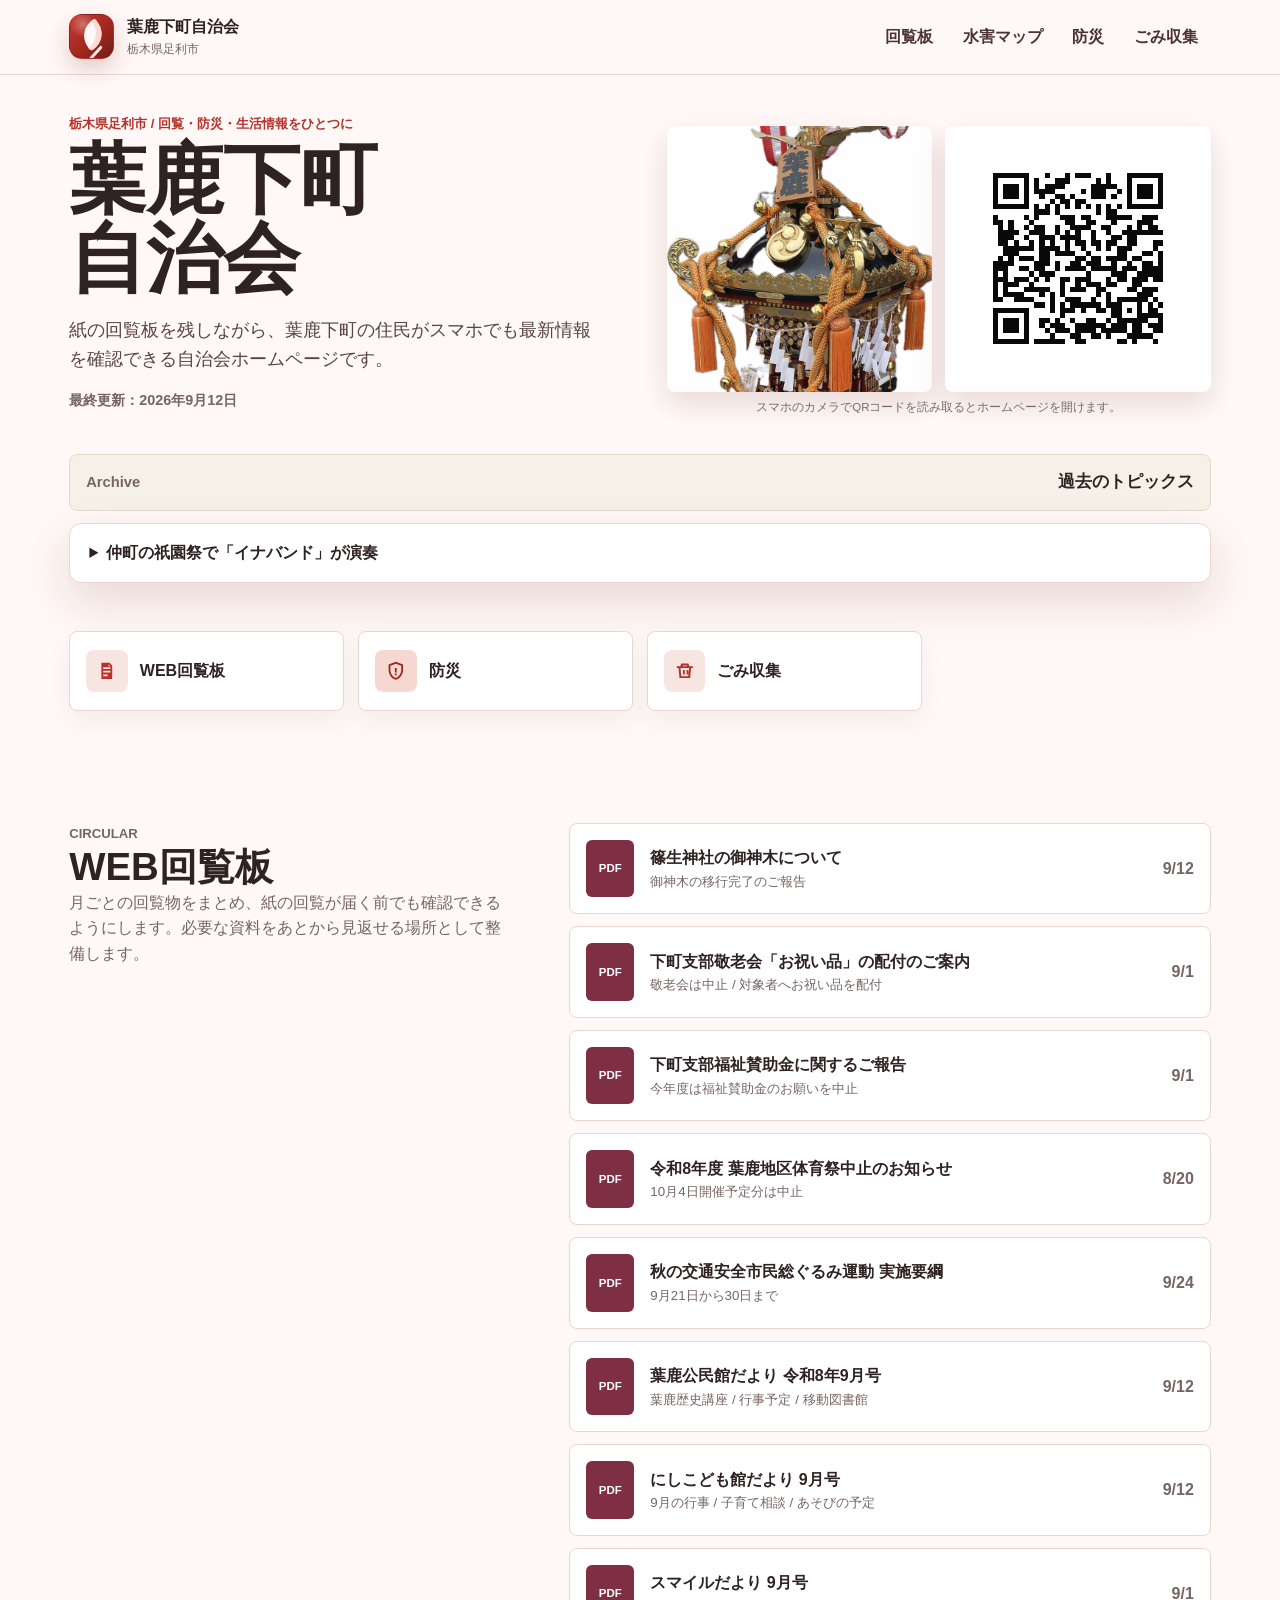
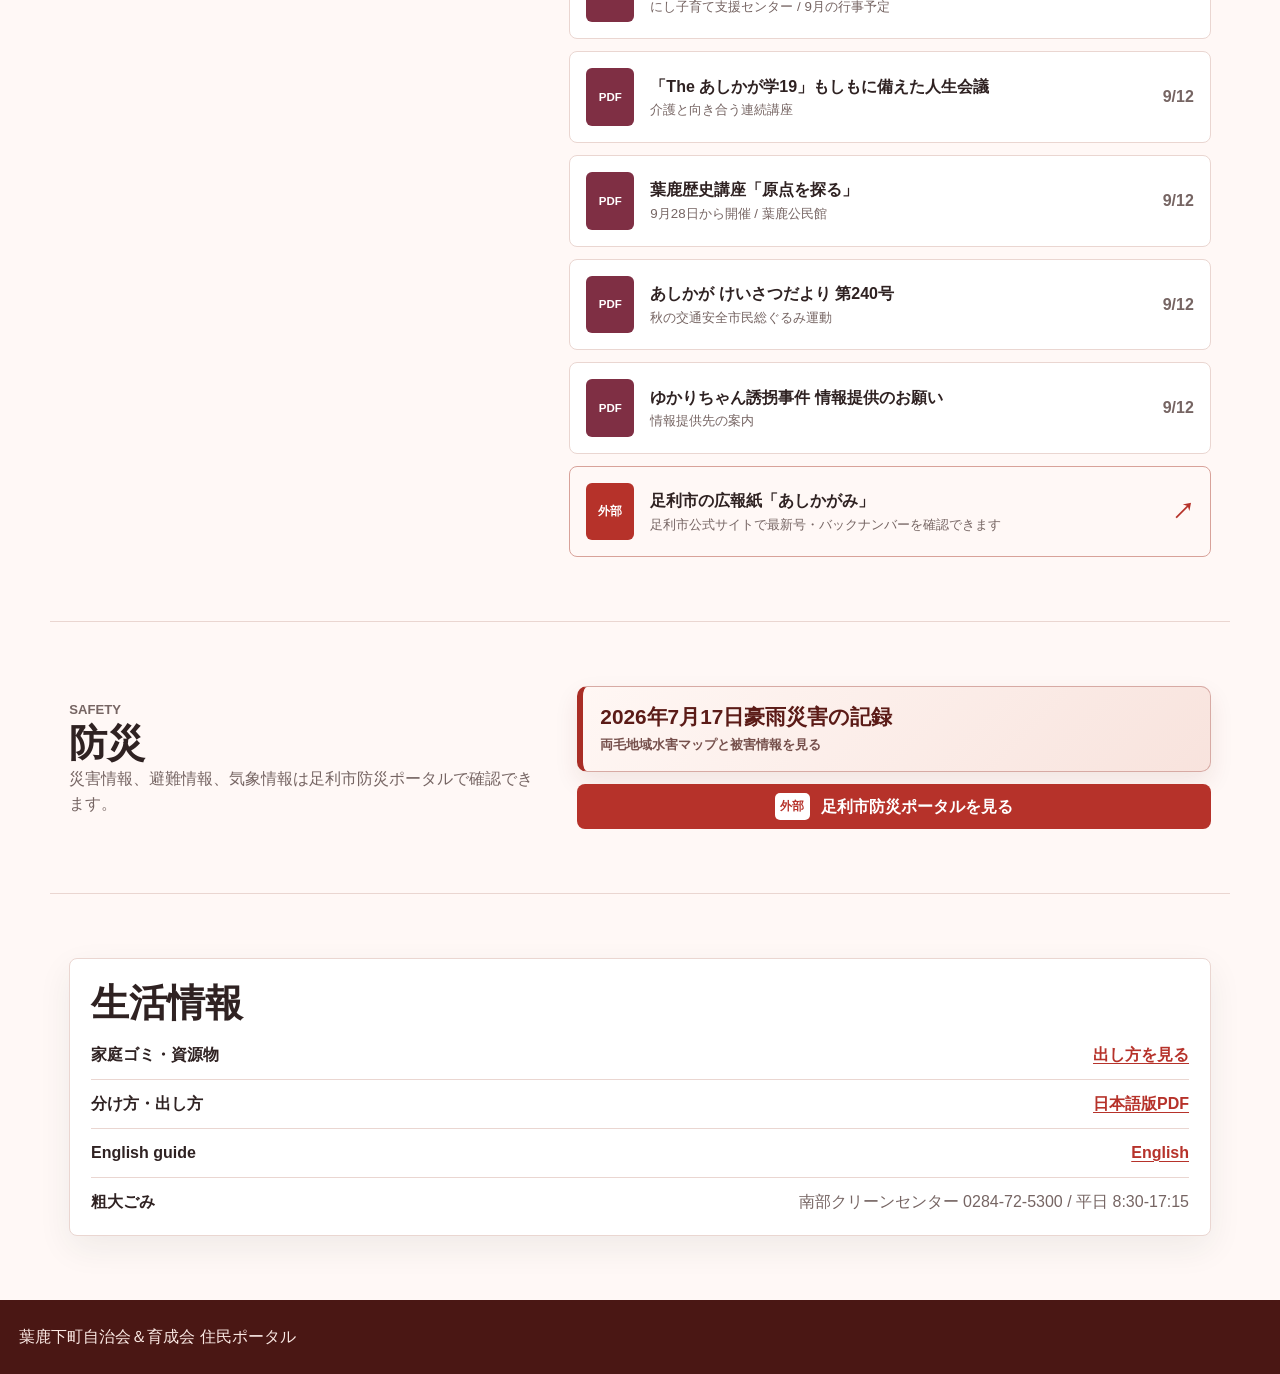
==== commit d566601f: "Add September circular documents" ====
--- a/index.html
+++ b/index.html
@@ -8,7 +8,7 @@
       name="description"
       content="栃木県足利市の葉鹿下町自治会向けに、回覧板、防災情報、ごみ収集をまとめたホームページ。"
     />
-    <link rel="stylesheet" href="styles.css?v=20260810-circular" />
+    <link rel="stylesheet" href="styles.css?v=20260912-circular-topic" />
   </head>
   <body>
     <a class="skip-link" href="#main">本文へ移動</a>
@@ -43,7 +43,7 @@
           <p class="lead">
             紙の回覧板を残しながら、葉鹿下町の住民がスマホでも最新情報を確認できる自治会ホームページです。
           </p>
-          <p class="last-updated">最終更新：2026年8月10日</p>
+          <p class="last-updated">最終更新：2026年9月12日</p>
         </div>
         <figure class="hero-visual">
           <div class="hero-media-grid">
@@ -54,33 +54,42 @@
         </figure>
       </section>
 
-      <section class="topic-feature" aria-labelledby="gion-topic-title">
-        <article class="topic-copy">
-          <p class="topic-label">トピックス</p>
-          <h2 id="gion-topic-title">仲町の祇園祭で「イナバンド」が演奏</h2>
-          <p>
-            仲町で開催された祇園祭で、下町のミュージシャン・稲葉光則さん率いる「イナバンド」が演奏を披露しました。
-          </p>
-          <p>
-            会場では、ポップスやボサノバなど親しみやすい楽曲が演奏され、多くの来場者が心地よい音楽に耳を傾けました。稲葉さんはサックスと歌に加え、軽快なMCでも会場を盛り上げました。また、ギターの演奏もステージを彩り、祭りのひとときに華を添えました。
-          </p>
-          <p>
-            音楽とともに、地域の皆さんが楽しい時間を共有するひとときとなりました。出演者の皆さま、素晴らしい演奏をありがとうございました。
-          </p>
-        </article>
-        <div class="topic-video">
-          <video
-            controls
-            playsinline
-            preload="metadata"
-            poster="assets/nakamachi-gion-inaband-poster.jpg"
-            aria-label="仲町祇園祭で演奏するイナバンドの紹介動画"
-          >
-            <source src="assets/nakamachi-gion-inaband.mp4?v=20260727-audio" type="video/mp4" />
-            お使いのブラウザでは動画を再生できません。
-          </video>
-          <p>約20秒・演奏音声あり／プライバシーに配慮し、子どもの姿にはぼかしを入れています。</p>
-        </div>
+      <section class="topic-archive" aria-labelledby="topic-archive-title">
+        <div class="month-banner month-banner-muted">
+          <span>Archive</span>
+          <strong id="topic-archive-title">過去のトピックス</strong>
+        </div>
+        <details class="topic-archive-panel">
+          <summary>仲町の祇園祭で「イナバンド」が演奏</summary>
+          <div class="topic-feature topic-feature-archive">
+            <article class="topic-copy">
+              <p class="topic-label">トピックス</p>
+              <h2 id="gion-topic-title">仲町の祇園祭で「イナバンド」が演奏</h2>
+              <p>
+                仲町で開催された祇園祭で、下町のミュージシャン・稲葉光則さん率いる「イナバンド」が演奏を披露しました。
+              </p>
+              <p>
+                会場では、ポップスやボサノバなど親しみやすい楽曲が演奏され、多くの来場者が心地よい音楽に耳を傾けました。稲葉さんはサックスと歌に加え、軽快なMCでも会場を盛り上げました。また、ギターの演奏もステージを彩り、祭りのひとときに華を添えました。
+              </p>
+              <p>
+                音楽とともに、地域の皆さんが楽しい時間を共有するひとときとなりました。出演者の皆さま、素晴らしい演奏をありがとうございました。
+              </p>
+            </article>
+            <div class="topic-video">
+              <video
+                controls
+                playsinline
+                preload="metadata"
+                poster="assets/nakamachi-gion-inaband-poster.jpg"
+                aria-label="仲町祇園祭で演奏するイナバンドの紹介動画"
+              >
+                <source src="assets/nakamachi-gion-inaband.mp4?v=20260727-audio" type="video/mp4" />
+                お使いのブラウザでは動画を再生できません。
+              </video>
+              <p>約20秒・演奏音声あり／プライバシーに配慮し、子どもの姿にはぼかしを入れています。</p>
+            </div>
+          </div>
+        </details>
       </section>
 
       <section class="quick-actions" aria-label="よく使う項目">
@@ -113,85 +122,101 @@
           </p>
         </div>
         <div class="list-panel" aria-label="最新の回覧物">
-            <a href="documents/august-resource-collection-cancelled-2026-08-10.pdf" class="list-row">
-              <span class="doc-icon">PDF</span>
-              <span>
-                <strong>資源回収中止のお知らせ</strong>
-                <small>下町育成会 / 8月の資源回収は中止</small>
-              </span>
-              <time datetime="2026-08-10">8/10</time>
-            </a>
-            <a href="documents/august-hajika-kominkan-dayori-2026-08.pdf" class="list-row">
-              <span class="doc-icon">PDF</span>
-              <span>
-                <strong>葉鹿公民館だより 令和8年8月号</strong>
-                <small>ささごふれあい学級 / 夏休みフラダンス体験教室</small>
-              </span>
-              <time datetime="2026-08-10">8/10</time>
-            </a>
-            <a href="documents/august-fureai-gakkyu-2026-08-10.pdf" class="list-row">
-              <span class="doc-icon">PDF</span>
-              <span>
-                <strong>ささごふれあい学級 参加者募集</strong>
-                <small>8月21日から開講 / 葉鹿公民館</small>
-              </span>
-              <time datetime="2026-08-10">8/10</time>
-            </a>
-            <a href="documents/august-nishi-kodomokan-dayori-2026.pdf" class="list-row">
-              <span class="doc-icon">PDF</span>
-              <span>
-                <strong>にしこども館だより 8月号</strong>
-                <small>8月の行事 / 子育て相談 / あそびの予定</small>
-              </span>
-              <time datetime="2026-08-03">8/3</time>
-            </a>
-            <a href="documents/august-smile-dayori-2026.pdf" class="list-row">
-              <span class="doc-icon">PDF</span>
-              <span>
-                <strong>スマイルだより 8月号</strong>
-                <small>にし子育て支援センター / 8月の行事予定</small>
-              </span>
-              <time datetime="2026-08-17">8/17</time>
-            </a>
-            <a href="documents/august-hajika-sho-dayori-2026-07.pdf" class="list-row">
-              <span class="doc-icon">PDF</span>
-              <span>
-                <strong>葉鹿小学校だより「ひこやがわ」7月号</strong>
-                <small>学校と家庭と地域をつなぐ通信</small>
-              </span>
-              <time datetime="2026-07-01">7/1</time>
-            </a>
-            <a href="documents/august-social-welfare-2026-08-10.pdf" class="list-row">
-              <span class="doc-icon">PDF</span>
-              <span>
-                <strong>共に生き 共に支え合う 福祉のまちづくり</strong>
-                <small>葉鹿地区社会福祉協議会広報 / 第53号</small>
-              </span>
-              <time datetime="2026-07-25">7/25</time>
-            </a>
-            <a href="documents/august-volunteer-notice-2026-08-30.pdf" class="list-row">
-              <span class="doc-icon">PDF</span>
-              <span>
-                <strong>高齢者等のお住まい ボランティア修理のお知らせ</strong>
-                <small>下見 8月30日 / 修理実施 9月6日</small>
-              </span>
-              <time datetime="2026-08-30">8/30</time>
-            </a>
-            <a href="documents/august-hajika-softball-2026-09-06.pdf" class="list-row">
-              <span class="doc-icon">PDF</span>
-              <span>
-                <strong>葉鹿町内対抗 ソフトボール大会のお知らせ</strong>
-                <small>9月6日開催 / 葉鹿小学校校庭</small>
-              </span>
-              <time datetime="2026-09-06">9/6</time>
-            </a>
-            <a href="documents/august-hajika-golf-2026-09-27.pdf" class="list-row">
-              <span class="doc-icon">PDF</span>
-              <span>
-                <strong>第36回 葉鹿町民ゴルフ大会のご案内</strong>
-                <small>9月27日開催 / 申込締切 8月30日</small>
-              </span>
-              <time datetime="2026-09-27">9/27</time>
+            <a href="documents/september-20260912.pdf" class="list-row">
+              <span class="doc-icon">PDF</span>
+              <span>
+                <strong>篠生神社の御神木について</strong>
+                <small>御神木の移行完了のご報告</small>
+              </span>
+              <time datetime="2026-09-12">9/12</time>
+            </a>
+            <a href="documents/september-keirokai-gift-2026-09-01.pdf" class="list-row">
+              <span class="doc-icon">PDF</span>
+              <span>
+                <strong>下町支部敬老会「お祝い品」の配付のご案内</strong>
+                <small>敬老会は中止 / 対象者へお祝い品を配付</small>
+              </span>
+              <time datetime="2026-09-01">9/1</time>
+            </a>
+            <a href="documents/september-welfare-donation-report-2026-09-01.pdf" class="list-row">
+              <span class="doc-icon">PDF</span>
+              <span>
+                <strong>下町支部福祉賛助金に関するご報告</strong>
+                <small>今年度は福祉賛助金のお願いを中止</small>
+              </span>
+              <time datetime="2026-09-01">9/1</time>
+            </a>
+            <a href="documents/september-sports-festival-cancelled-2026-08.pdf" class="list-row">
+              <span class="doc-icon">PDF</span>
+              <span>
+                <strong>令和8年度 葉鹿地区体育祭中止のお知らせ</strong>
+                <small>10月4日開催予定分は中止</small>
+              </span>
+              <time datetime="2026-08-20">8/20</time>
+            </a>
+            <a href="documents/september-traffic-safety-campaign-2026-09-24.pdf" class="list-row">
+              <span class="doc-icon">PDF</span>
+              <span>
+                <strong>秋の交通安全市民総ぐるみ運動 実施要綱</strong>
+                <small>9月21日から30日まで</small>
+              </span>
+              <time datetime="2026-09-24">9/24</time>
+            </a>
+            <a href="documents/september-20260912-002.pdf" class="list-row">
+              <span class="doc-icon">PDF</span>
+              <span>
+                <strong>葉鹿公民館だより 令和8年9月号</strong>
+                <small>葉鹿歴史講座 / 行事予定 / 移動図書館</small>
+              </span>
+              <time datetime="2026-09-12">9/12</time>
+            </a>
+            <a href="documents/september-nishi-kodomokan-dayori-2026.pdf" class="list-row">
+              <span class="doc-icon">PDF</span>
+              <span>
+                <strong>にしこども館だより 9月号</strong>
+                <small>9月の行事 / 子育て相談 / あそびの予定</small>
+              </span>
+              <time datetime="2026-09-12">9/12</time>
+            </a>
+            <a href="documents/september-smile-dayori-2026.pdf" class="list-row">
+              <span class="doc-icon">PDF</span>
+              <span>
+                <strong>スマイルだより 9月号</strong>
+                <small>にし子育て支援センター / 9月の行事予定</small>
+              </span>
+              <time datetime="2026-09-01">9/1</time>
+            </a>
+            <a href="documents/september-ashikaga-learning-acp-2026-09-12.pdf" class="list-row">
+              <span class="doc-icon">PDF</span>
+              <span>
+                <strong>「The あしかが学19」もしもに備えた人生会議</strong>
+                <small>介護と向き合う連続講座</small>
+              </span>
+              <time datetime="2026-09-12">9/12</time>
+            </a>
+            <a href="documents/september-20260912-001.pdf" class="list-row">
+              <span class="doc-icon">PDF</span>
+              <span>
+                <strong>葉鹿歴史講座「原点を探る」</strong>
+                <small>9月28日から開催 / 葉鹿公民館</small>
+              </span>
+              <time datetime="2026-09-12">9/12</time>
+            </a>
+            <a href="documents/september-20260912-003.pdf" class="list-row">
+              <span class="doc-icon">PDF</span>
+              <span>
+                <strong>あしかが けいさつだより 第240号</strong>
+                <small>秋の交通安全市民総ぐるみ運動</small>
+              </span>
+              <time datetime="2026-09-12">9/12</time>
+            </a>
+            <a href="documents/september-20260912-004.pdf" class="list-row">
+              <span class="doc-icon">PDF</span>
+              <span>
+                <strong>ゆかりちゃん誘拐事件 情報提供のお願い</strong>
+                <small>情報提供先の案内</small>
+              </span>
+              <time datetime="2026-09-12">9/12</time>
             </a>
           <a
             href="https://www.city.ashikaga.tochigi.jp/goverment/000083/000457/index.html"
--- a/styles.css
+++ b/styles.css
@@ -761,6 +761,46 @@
   color: #594542;
 }
 
+.topic-archive {
+  max-width: 1180px;
+  margin: 0 auto 3rem;
+  padding: 0 1.2rem;
+}
+
+.topic-archive .month-banner {
+  margin-bottom: 0.75rem;
+}
+
+.topic-archive-panel {
+  border: 1px solid var(--line);
+  border-radius: 12px;
+  background: white;
+  box-shadow: var(--shadow);
+  overflow: hidden;
+}
+
+.topic-archive-panel summary {
+  cursor: pointer;
+  padding: 1rem 1.2rem;
+  color: var(--brown);
+  font-weight: 900;
+  list-style-position: inside;
+}
+
+.topic-archive-panel summary:hover,
+.topic-archive-panel summary:focus-visible {
+  background: var(--paper);
+  outline: none;
+}
+
+.topic-feature-archive {
+  margin: 0;
+  border: 0;
+  border-top: 1px solid var(--line);
+  border-radius: 0;
+  box-shadow: none;
+}
+
 .quick-actions {
   display: grid;
   grid-template-columns: repeat(4, minmax(0, 1fr));
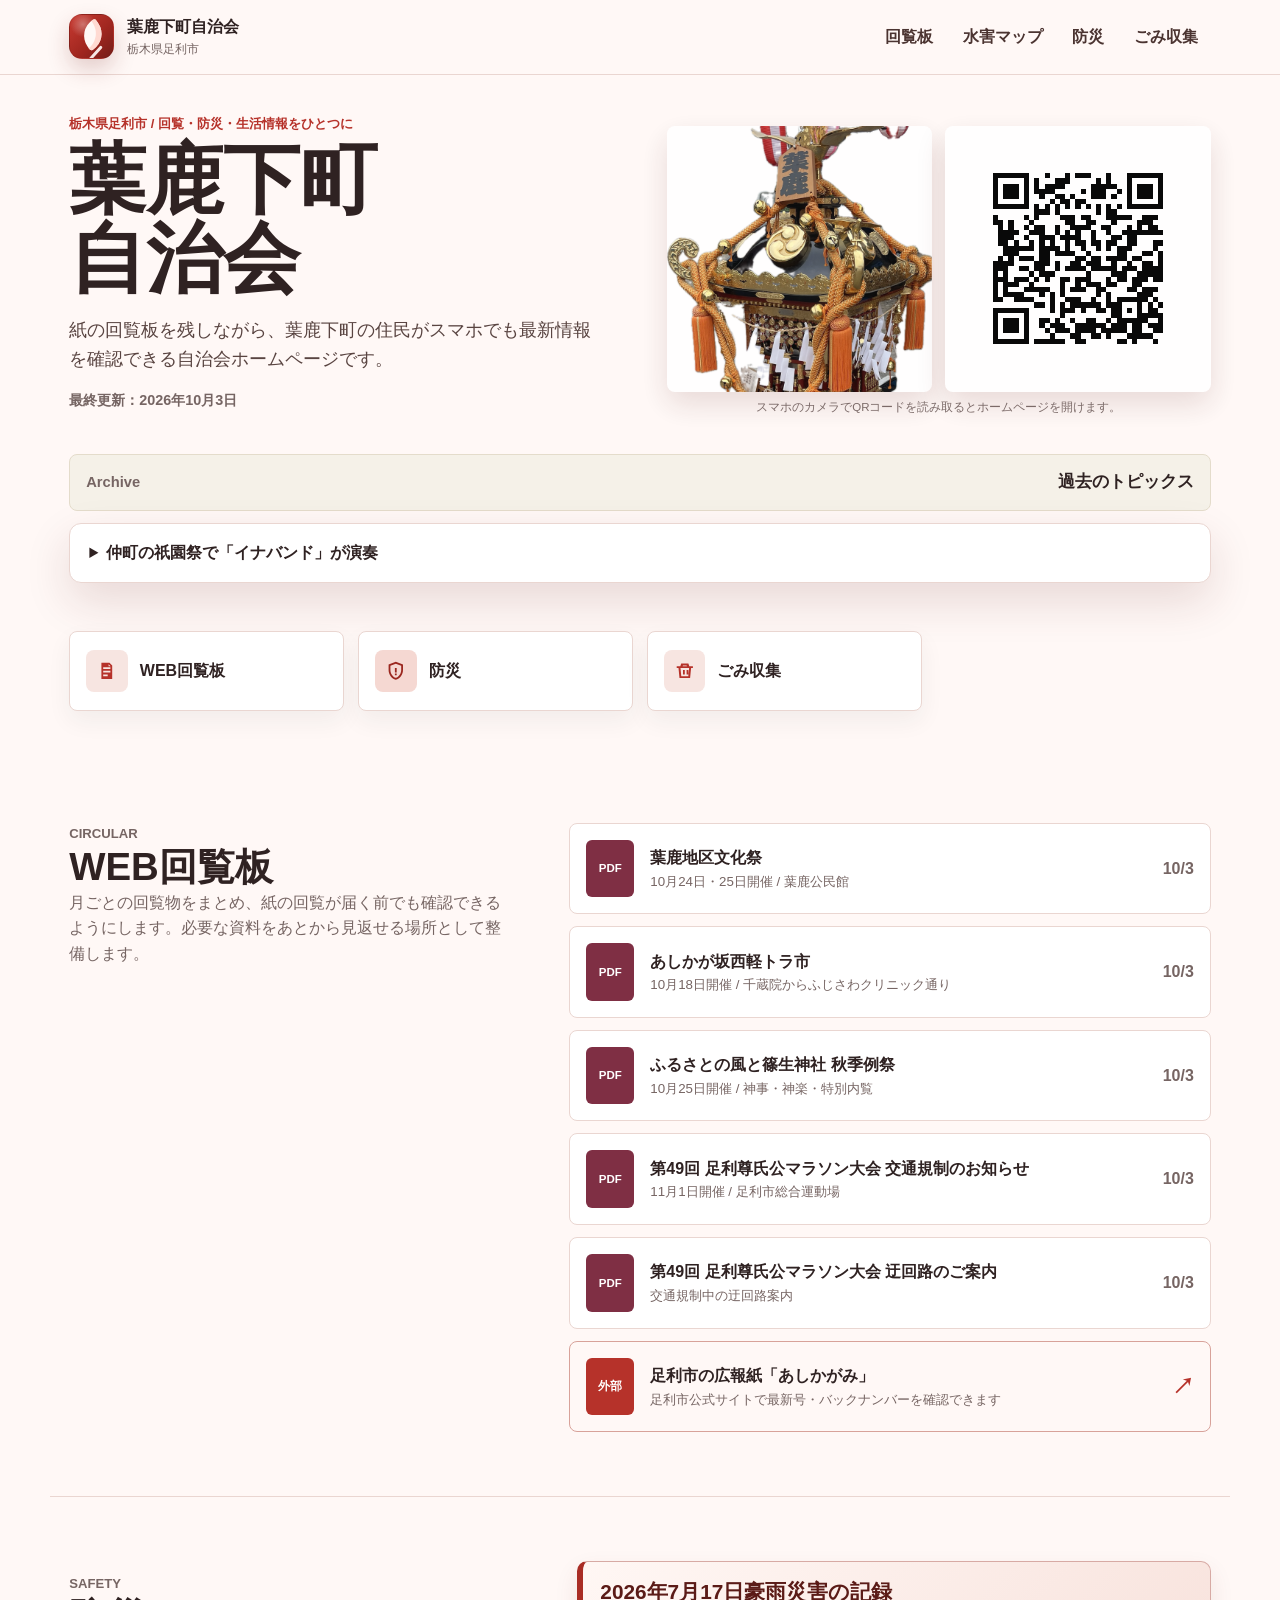
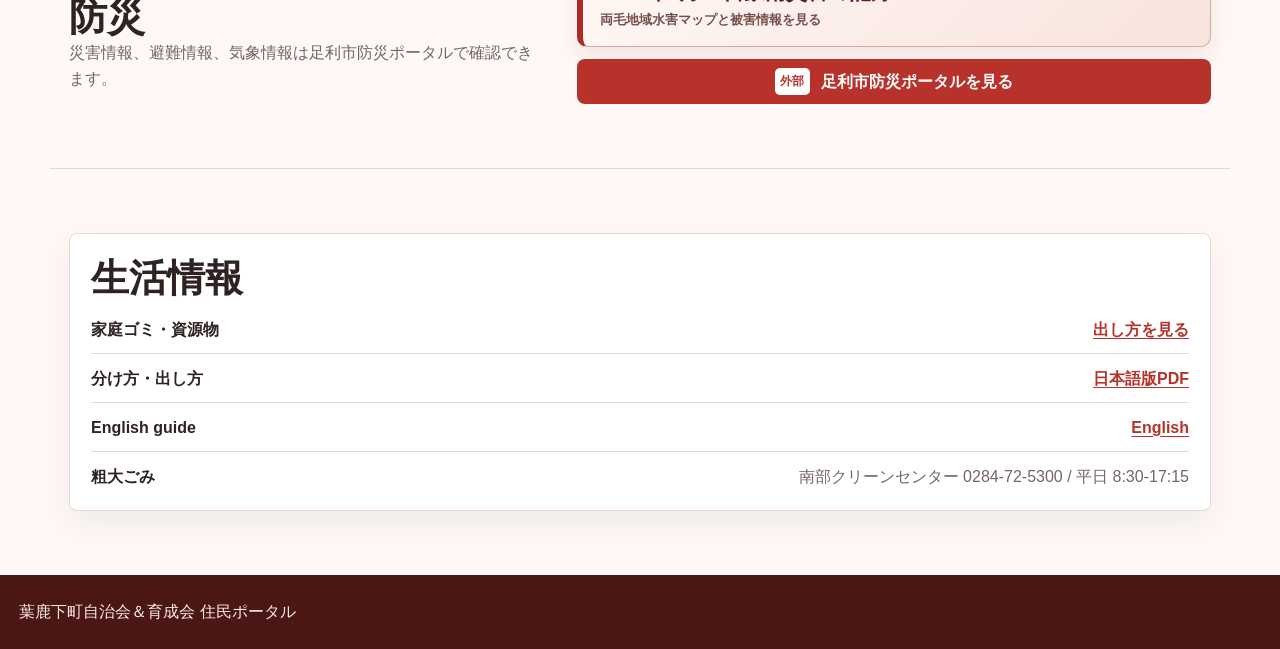
==== commit 84d78ac7: "Add October circular documents" ====
--- a/index.html
+++ b/index.html
@@ -8,7 +8,7 @@
       name="description"
       content="栃木県足利市の葉鹿下町自治会向けに、回覧板、防災情報、ごみ収集をまとめたホームページ。"
     />
-    <link rel="stylesheet" href="styles.css?v=20260912-circular-topic" />
+    <link rel="stylesheet" href="styles.css?v=20261003-circular" />
   </head>
   <body>
     <a class="skip-link" href="#main">本文へ移動</a>
@@ -43,7 +43,7 @@
           <p class="lead">
             紙の回覧板を残しながら、葉鹿下町の住民がスマホでも最新情報を確認できる自治会ホームページです。
           </p>
-          <p class="last-updated">最終更新：2026年9月12日</p>
+          <p class="last-updated">最終更新：2026年10月3日</p>
         </div>
         <figure class="hero-visual">
           <div class="hero-media-grid">
@@ -122,101 +122,45 @@
           </p>
         </div>
         <div class="list-panel" aria-label="最新の回覧物">
-            <a href="documents/september-20260912.pdf" class="list-row">
-              <span class="doc-icon">PDF</span>
-              <span>
-                <strong>篠生神社の御神木について</strong>
-                <small>御神木の移行完了のご報告</small>
-              </span>
-              <time datetime="2026-09-12">9/12</time>
-            </a>
-            <a href="documents/september-keirokai-gift-2026-09-01.pdf" class="list-row">
-              <span class="doc-icon">PDF</span>
-              <span>
-                <strong>下町支部敬老会「お祝い品」の配付のご案内</strong>
-                <small>敬老会は中止 / 対象者へお祝い品を配付</small>
-              </span>
-              <time datetime="2026-09-01">9/1</time>
-            </a>
-            <a href="documents/september-welfare-donation-report-2026-09-01.pdf" class="list-row">
-              <span class="doc-icon">PDF</span>
-              <span>
-                <strong>下町支部福祉賛助金に関するご報告</strong>
-                <small>今年度は福祉賛助金のお願いを中止</small>
-              </span>
-              <time datetime="2026-09-01">9/1</time>
-            </a>
-            <a href="documents/september-sports-festival-cancelled-2026-08.pdf" class="list-row">
-              <span class="doc-icon">PDF</span>
-              <span>
-                <strong>令和8年度 葉鹿地区体育祭中止のお知らせ</strong>
-                <small>10月4日開催予定分は中止</small>
-              </span>
-              <time datetime="2026-08-20">8/20</time>
-            </a>
-            <a href="documents/september-traffic-safety-campaign-2026-09-24.pdf" class="list-row">
-              <span class="doc-icon">PDF</span>
-              <span>
-                <strong>秋の交通安全市民総ぐるみ運動 実施要綱</strong>
-                <small>9月21日から30日まで</small>
-              </span>
-              <time datetime="2026-09-24">9/24</time>
-            </a>
-            <a href="documents/september-20260912-002.pdf" class="list-row">
-              <span class="doc-icon">PDF</span>
-              <span>
-                <strong>葉鹿公民館だより 令和8年9月号</strong>
-                <small>葉鹿歴史講座 / 行事予定 / 移動図書館</small>
-              </span>
-              <time datetime="2026-09-12">9/12</time>
-            </a>
-            <a href="documents/september-nishi-kodomokan-dayori-2026.pdf" class="list-row">
-              <span class="doc-icon">PDF</span>
-              <span>
-                <strong>にしこども館だより 9月号</strong>
-                <small>9月の行事 / 子育て相談 / あそびの予定</small>
-              </span>
-              <time datetime="2026-09-12">9/12</time>
-            </a>
-            <a href="documents/september-smile-dayori-2026.pdf" class="list-row">
-              <span class="doc-icon">PDF</span>
-              <span>
-                <strong>スマイルだより 9月号</strong>
-                <small>にし子育て支援センター / 9月の行事予定</small>
-              </span>
-              <time datetime="2026-09-01">9/1</time>
-            </a>
-            <a href="documents/september-ashikaga-learning-acp-2026-09-12.pdf" class="list-row">
-              <span class="doc-icon">PDF</span>
-              <span>
-                <strong>「The あしかが学19」もしもに備えた人生会議</strong>
-                <small>介護と向き合う連続講座</small>
-              </span>
-              <time datetime="2026-09-12">9/12</time>
-            </a>
-            <a href="documents/september-20260912-001.pdf" class="list-row">
-              <span class="doc-icon">PDF</span>
-              <span>
-                <strong>葉鹿歴史講座「原点を探る」</strong>
-                <small>9月28日から開催 / 葉鹿公民館</small>
-              </span>
-              <time datetime="2026-09-12">9/12</time>
-            </a>
-            <a href="documents/september-20260912-003.pdf" class="list-row">
-              <span class="doc-icon">PDF</span>
-              <span>
-                <strong>あしかが けいさつだより 第240号</strong>
-                <small>秋の交通安全市民総ぐるみ運動</small>
-              </span>
-              <time datetime="2026-09-12">9/12</time>
-            </a>
-            <a href="documents/september-20260912-004.pdf" class="list-row">
-              <span class="doc-icon">PDF</span>
-              <span>
-                <strong>ゆかりちゃん誘拐事件 情報提供のお願い</strong>
-                <small>情報提供先の案内</small>
-              </span>
-              <time datetime="2026-09-12">9/12</time>
+            <a href="documents/october-hajika-cultural-festival-2026-10-03.pdf" class="list-row">
+              <span class="doc-icon">PDF</span>
+              <span>
+                <strong>葉鹿地区文化祭</strong>
+                <small>10月24日・25日開催 / 葉鹿公民館</small>
+              </span>
+              <time datetime="2026-10-03">10/3</time>
+            </a>
+            <a href="documents/october-sakanishi-kei-truck-market-2026-10-18.pdf" class="list-row">
+              <span class="doc-icon">PDF</span>
+              <span>
+                <strong>あしかが坂西軽トラ市</strong>
+                <small>10月18日開催 / 千蔵院からふじさわクリニック通り</small>
+              </span>
+              <time datetime="2026-10-03">10/3</time>
+            </a>
+            <a href="documents/october-furusato-kaze-2026-10-25.pdf" class="list-row">
+              <span class="doc-icon">PDF</span>
+              <span>
+                <strong>ふるさとの風と篠生神社 秋季例祭</strong>
+                <small>10月25日開催 / 神事・神楽・特別内覧</small>
+              </span>
+              <time datetime="2026-10-03">10/3</time>
+            </a>
+            <a href="documents/october-takauji-marathon-2026.pdf" class="list-row">
+              <span class="doc-icon">PDF</span>
+              <span>
+                <strong>第49回 足利尊氏公マラソン大会 交通規制のお知らせ</strong>
+                <small>11月1日開催 / 足利市総合運動場</small>
+              </span>
+              <time datetime="2026-10-03">10/3</time>
+            </a>
+            <a href="documents/october-takauji-marathon-detour-map-2026.pdf" class="list-row">
+              <span class="doc-icon">PDF</span>
+              <span>
+                <strong>第49回 足利尊氏公マラソン大会 迂回路のご案内</strong>
+                <small>交通規制中の迂回路案内</small>
+              </span>
+              <time datetime="2026-10-03">10/3</time>
             </a>
           <a
             href="https://www.city.ashikaga.tochigi.jp/goverment/000083/000457/index.html"
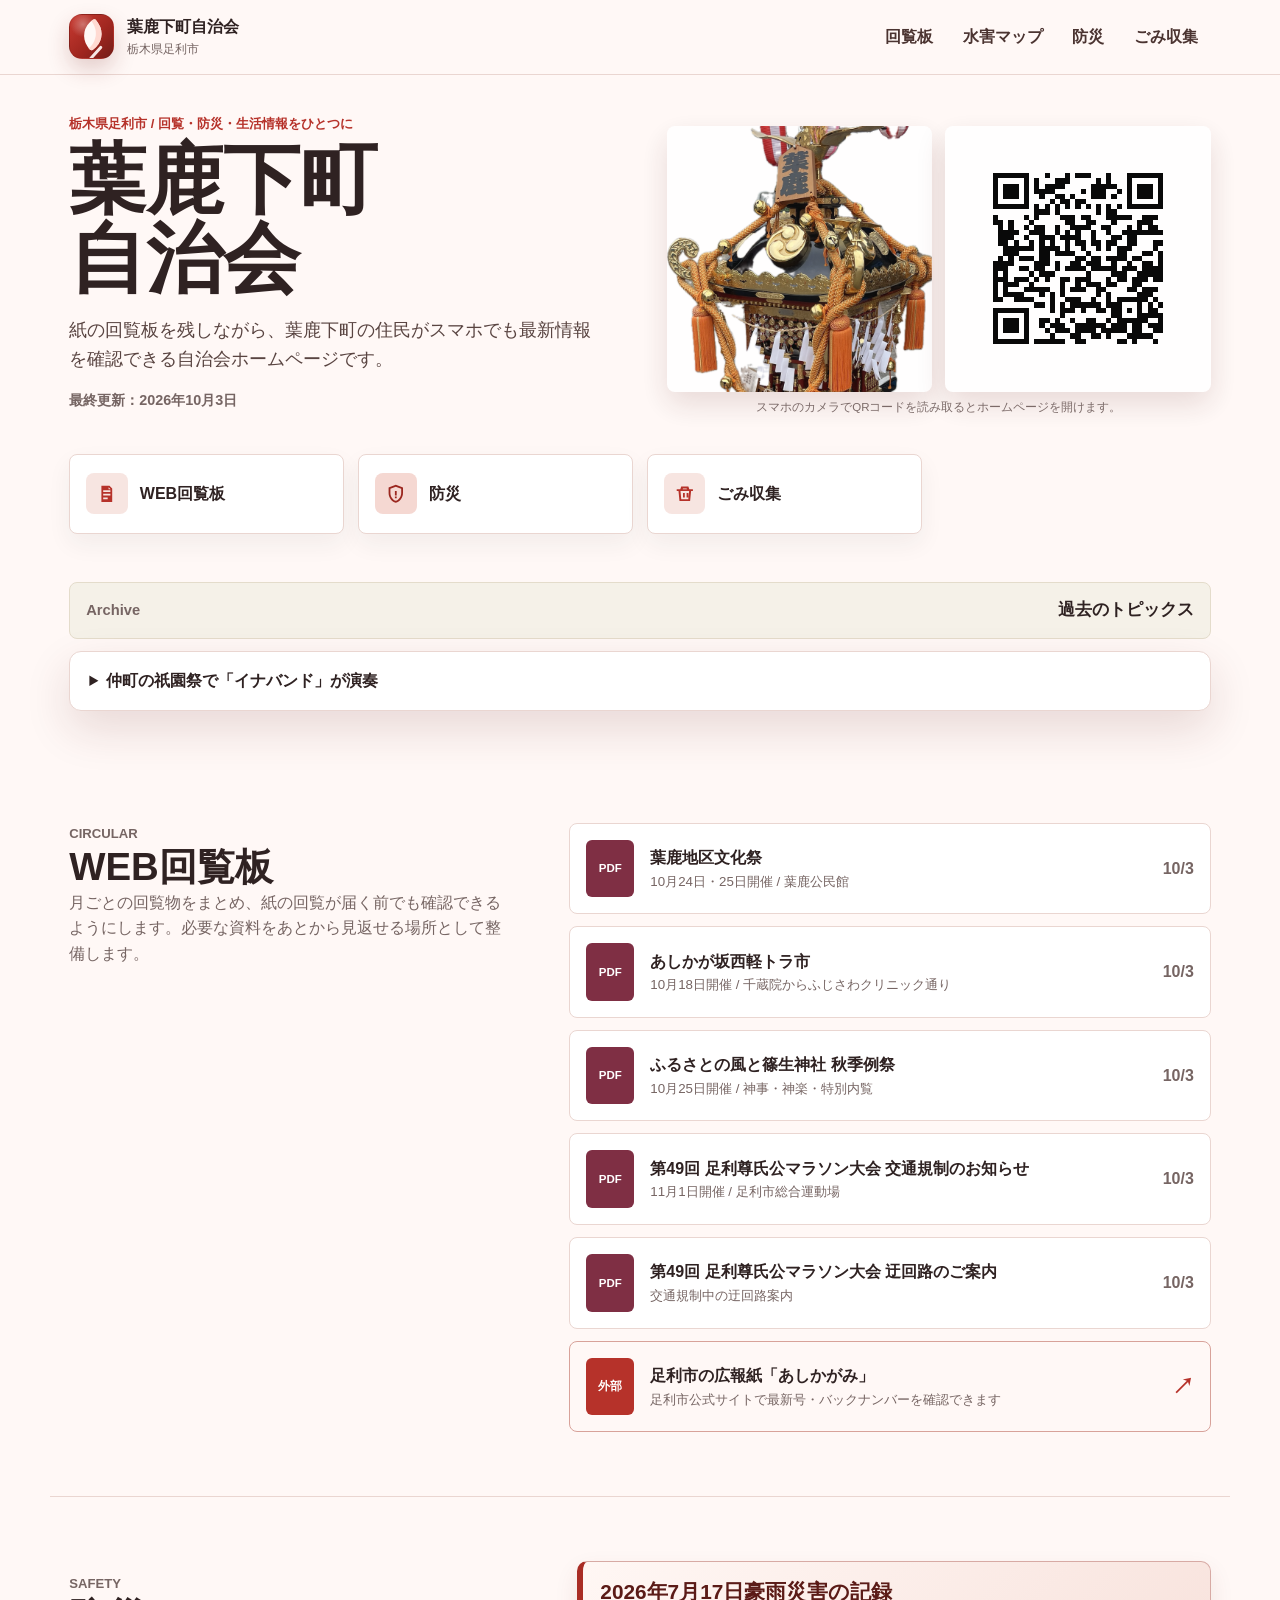
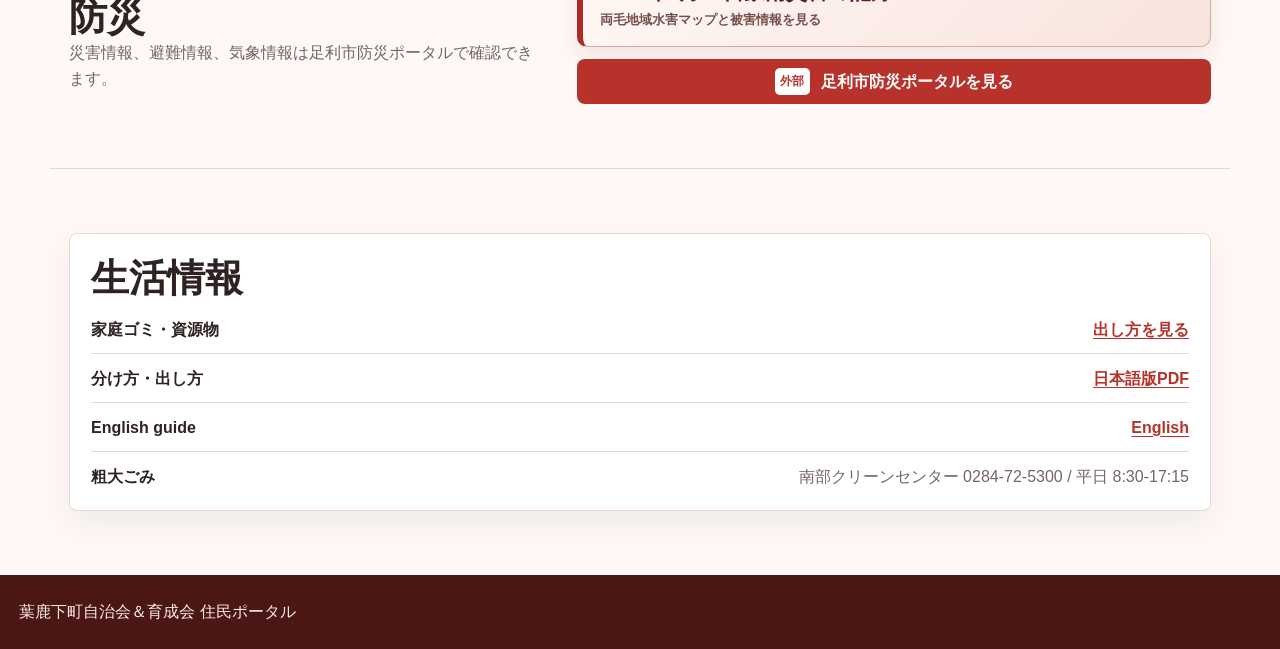
==== commit e86f8dfb: "Move topic archive below quick links" ====
--- a/index.html
+++ b/index.html
@@ -52,6 +52,27 @@
           </div>
           <figcaption>スマホのカメラでQRコードを読み取るとホームページを開けます。</figcaption>
         </figure>
+      </section>
+
+      <section class="quick-actions" aria-label="よく使う項目">
+        <a class="quick-action" href="circular.html">
+          <span class="action-icon" aria-hidden="true">
+            <svg viewBox="0 0 24 24"><path d="M6 3h9l3 3v15H6V3Zm8 1.7V7h2.3L14 4.7ZM8 10h8V8H8v2Zm0 4h8v-2H8v2Zm0 4h5v-2H8v2Z" /></svg>
+          </span>
+          <span>WEB回覧板</span>
+        </a>
+        <a class="quick-action" href="disaster.html">
+          <span class="action-icon alert" aria-hidden="true">
+            <svg viewBox="0 0 24 24"><path d="M12 2 4 5v6c0 5 3.4 9.7 8 11 4.6-1.3 8-6 8-11V5l-8-3Zm0 2.2 6 2.2V11c0 3.9-2.4 7.5-6 8.8-3.6-1.3-6-4.9-6-8.8V6.4l6-2.2Zm-1 4.8h2v5h-2V9Zm0 6h2v2h-2v-2Z" /></svg>
+          </span>
+          <span>防災</span>
+        </a>
+        <a class="quick-action" href="garbage.html">
+          <span class="action-icon" aria-hidden="true">
+            <svg viewBox="0 0 24 24"><path d="M8 4h8l1 3h4v2h-2l-1.1 11H6.1L5 9H3V7h4l1-3Zm2 2-.4 1h4.8L14 6h-4Zm-2.8 3 .9 9h7.8l.9-9H7.2Zm2.8 2h2v5h-2v-5Zm4 0h2v5h-2v-5Z" /></svg>
+          </span>
+          <span>ごみ収集</span>
+        </a>
       </section>
 
       <section class="topic-archive" aria-labelledby="topic-archive-title">
@@ -92,27 +113,6 @@
         </details>
       </section>
 
-      <section class="quick-actions" aria-label="よく使う項目">
-        <a class="quick-action" href="circular.html">
-          <span class="action-icon" aria-hidden="true">
-            <svg viewBox="0 0 24 24"><path d="M6 3h9l3 3v15H6V3Zm8 1.7V7h2.3L14 4.7ZM8 10h8V8H8v2Zm0 4h8v-2H8v2Zm0 4h5v-2H8v2Z" /></svg>
-          </span>
-          <span>WEB回覧板</span>
-        </a>
-        <a class="quick-action" href="disaster.html">
-          <span class="action-icon alert" aria-hidden="true">
-            <svg viewBox="0 0 24 24"><path d="M12 2 4 5v6c0 5 3.4 9.7 8 11 4.6-1.3 8-6 8-11V5l-8-3Zm0 2.2 6 2.2V11c0 3.9-2.4 7.5-6 8.8-3.6-1.3-6-4.9-6-8.8V6.4l6-2.2Zm-1 4.8h2v5h-2V9Zm0 6h2v2h-2v-2Z" /></svg>
-          </span>
-          <span>防災</span>
-        </a>
-        <a class="quick-action" href="garbage.html">
-          <span class="action-icon" aria-hidden="true">
-            <svg viewBox="0 0 24 24"><path d="M8 4h8l1 3h4v2h-2l-1.1 11H6.1L5 9H3V7h4l1-3Zm2 2-.4 1h4.8L14 6h-4Zm-2.8 3 .9 9h7.8l.9-9H7.2Zm2.8 2h2v5h-2v-5Zm4 0h2v5h-2v-5Z" /></svg>
-          </span>
-          <span>ごみ収集</span>
-        </a>
-      </section>
-
       <section id="circular" class="split-layout">
         <div class="section-copy">
           <p class="eyebrow">Circular</p>
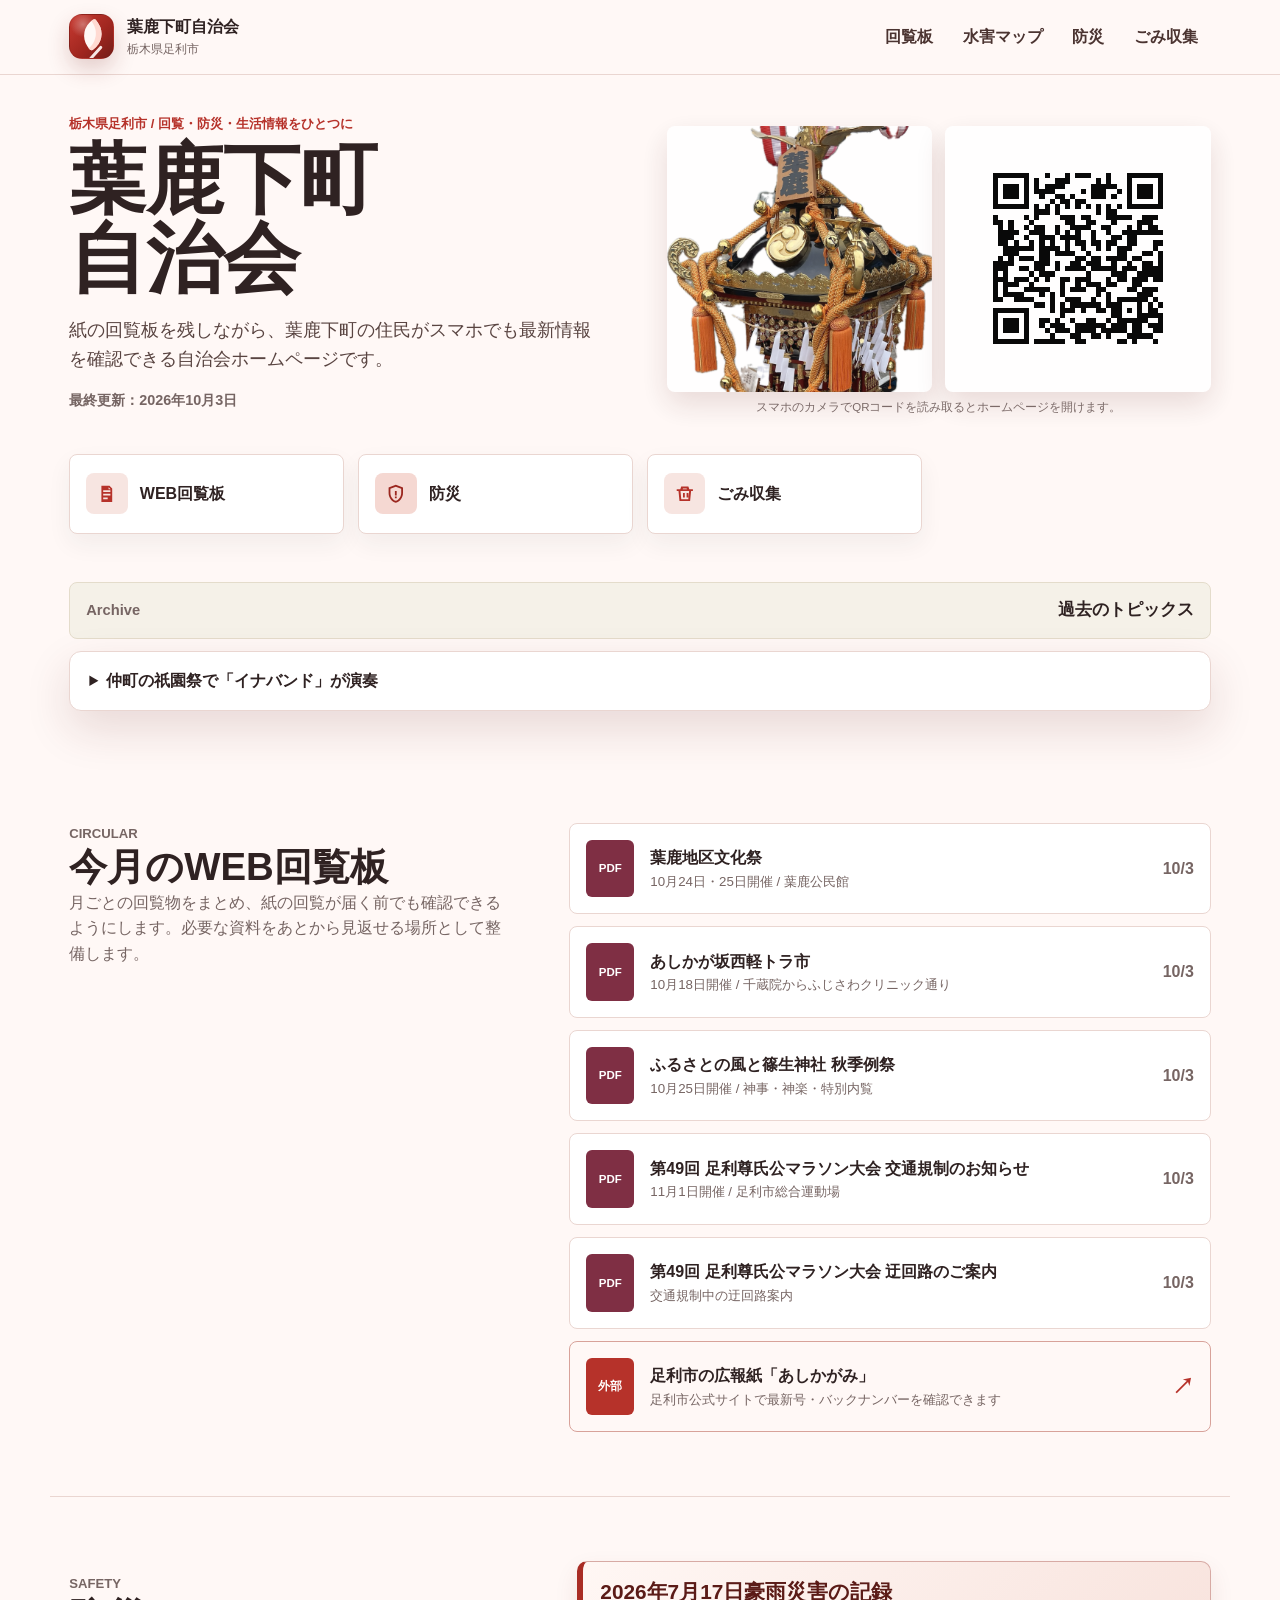
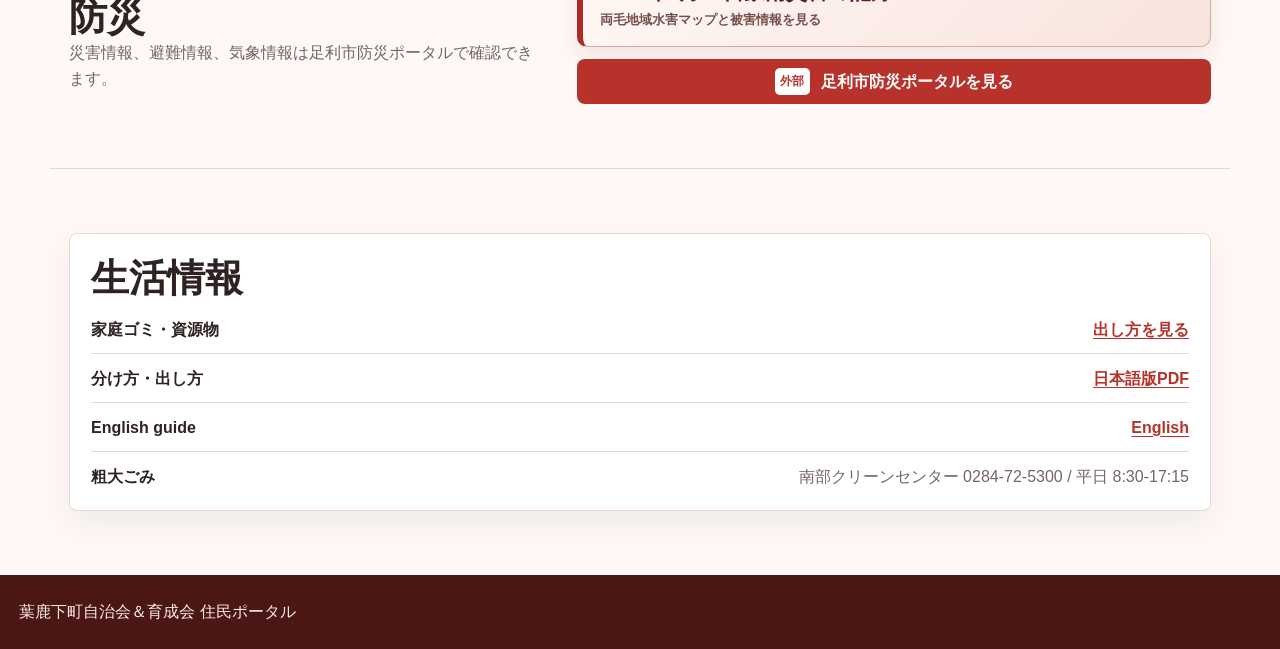
==== commit 5d1e6f24: "Label top page circular section as current month" ====
--- a/index.html
+++ b/index.html
@@ -116,7 +116,7 @@
       <section id="circular" class="split-layout">
         <div class="section-copy">
           <p class="eyebrow">Circular</p>
-          <h2>WEB回覧板</h2>
+          <h2>今月のWEB回覧板</h2>
           <p>
             月ごとの回覧物をまとめ、紙の回覧が届く前でも確認できるようにします。必要な資料をあとから見返せる場所として整備します。
           </p>
--- a/styles.css
+++ b/styles.css
@@ -966,6 +966,73 @@
   padding-top: 2rem;
 }
 
+.pdf-viewer-page {
+  padding-bottom: 3rem;
+}
+
+.pdf-viewer-head {
+  width: min(72rem, calc(100% - 2rem));
+  margin: 0 auto;
+  padding: 2.2rem 0 1.25rem;
+}
+
+.pdf-viewer-head h1 {
+  margin: 0.65rem 0 0.4rem;
+  font-size: clamp(1.7rem, 4vw, 2.6rem);
+  overflow-wrap: anywhere;
+}
+
+.pdf-viewer-note {
+  margin: 0;
+  color: var(--muted);
+}
+
+.pdf-frame-wrap {
+  width: min(72rem, calc(100% - 2rem));
+  margin: 0 auto;
+  padding: 0.75rem;
+  border: 1px solid var(--line);
+  border-radius: 8px;
+  background: #f5f1e8;
+}
+
+.pdf-loading,
+.pdf-error {
+  margin: 0.75rem;
+  color: var(--muted);
+  font-weight: 800;
+  text-align: center;
+}
+
+.pdf-pages {
+  display: grid;
+  justify-items: center;
+  gap: 1rem;
+}
+
+.pdf-page-image {
+  width: 100%;
+  max-width: 100%;
+  height: auto;
+  border: 0;
+  background: white;
+  box-shadow: 0 2px 10px rgba(47, 34, 34, 0.12);
+}
+
+.pdf-error {
+  color: var(--red);
+}
+
+.pdf-original-link {
+  margin: 1rem 0 0;
+  text-align: center;
+}
+
+.viewer-back-link {
+  margin-left: auto;
+  white-space: nowrap;
+}
+
 .notice-list {
   display: grid;
   gap: 1rem;
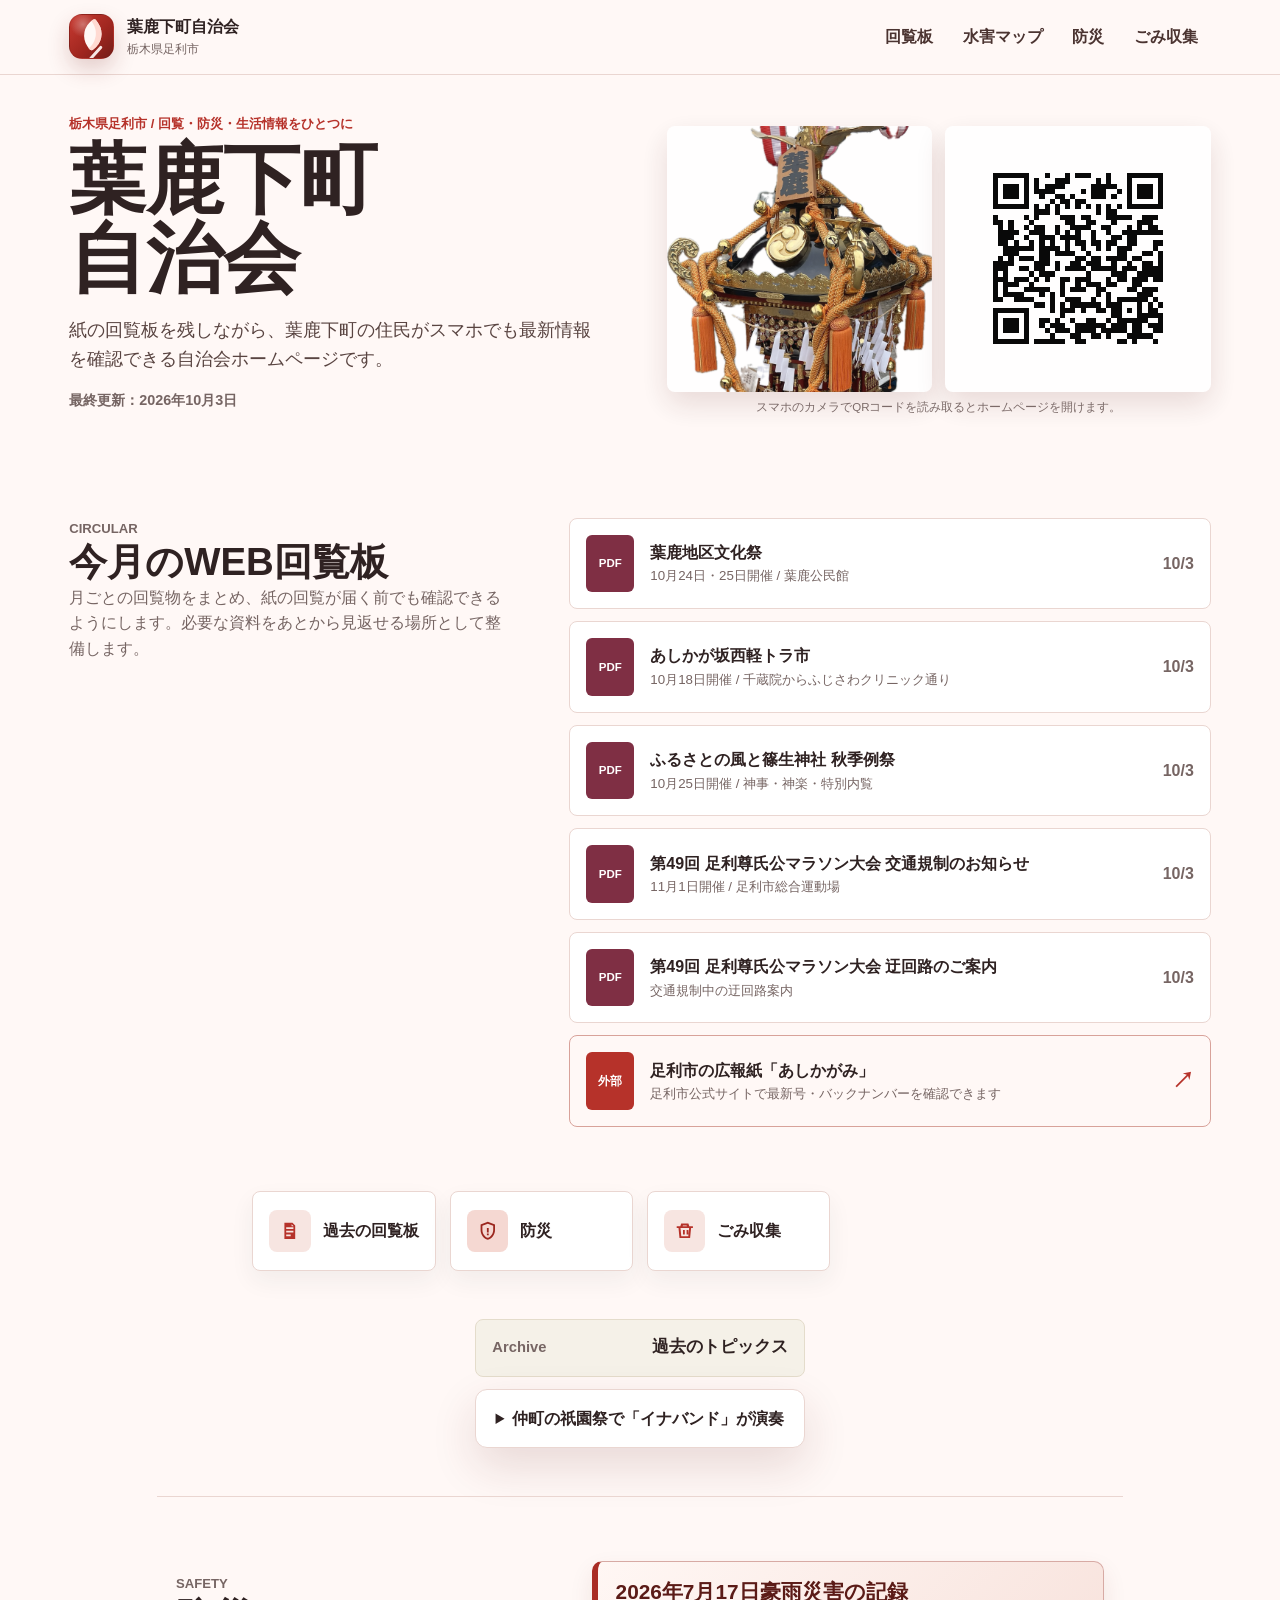
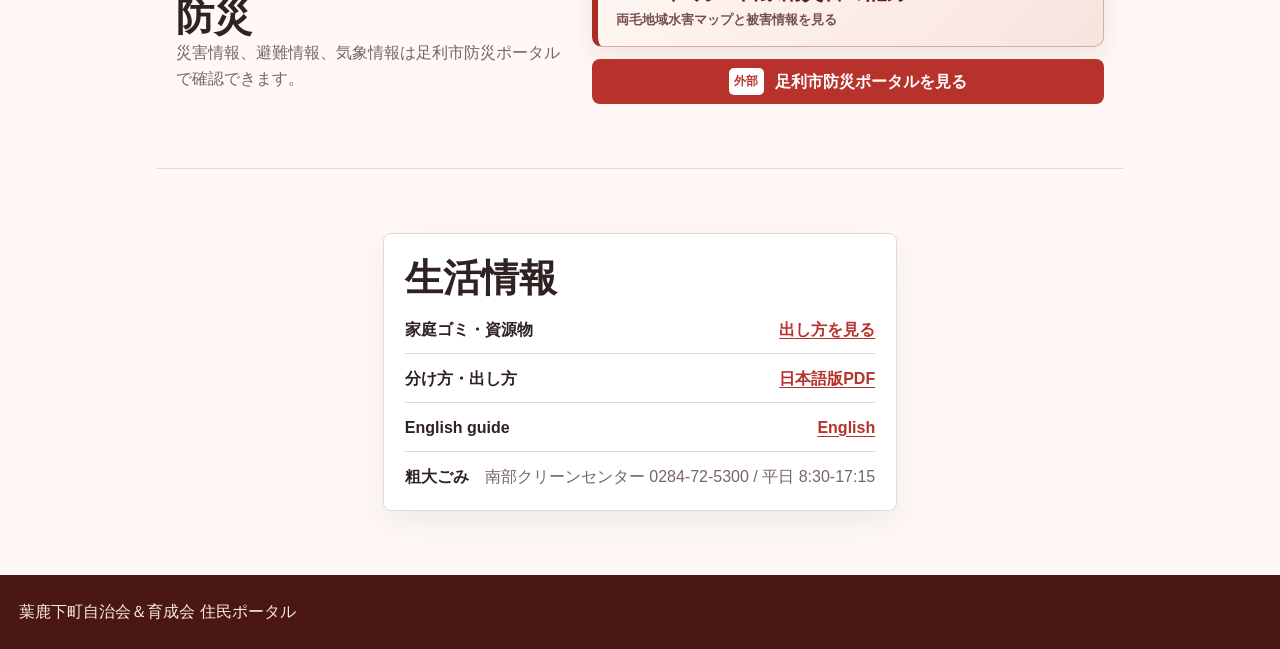
==== commit 4cf5c3a2: "Rename quick link to archived circulars" ====
--- a/index.html
+++ b/index.html
@@ -59,7 +59,7 @@
           <span class="action-icon" aria-hidden="true">
             <svg viewBox="0 0 24 24"><path d="M6 3h9l3 3v15H6V3Zm8 1.7V7h2.3L14 4.7ZM8 10h8V8H8v2Zm0 4h8v-2H8v2Zm0 4h5v-2H8v2Z" /></svg>
           </span>
-          <span>WEB回覧板</span>
+          <span>過去の回覧板</span>
         </a>
         <a class="quick-action" href="disaster.html">
           <span class="action-icon alert" aria-hidden="true">
--- a/styles.css
+++ b/styles.css
@@ -26,6 +26,39 @@
   background: var(--paper);
   font-family: -apple-system, BlinkMacSystemFont, "Hiragino Sans", "Yu Gothic", "Meiryo", sans-serif;
   line-height: 1.6;
+}
+
+main {
+  display: flex;
+  flex-direction: column;
+}
+
+main > .hero-section {
+  order: 0;
+}
+
+main > .topic-current {
+  order: 1;
+}
+
+main > #circular {
+  order: 2;
+}
+
+main > .quick-actions {
+  order: 3;
+}
+
+main > .topic-archive {
+  order: 4;
+}
+
+main > #disaster {
+  order: 5;
+}
+
+main > #life {
+  order: 6;
 }
 
 a {
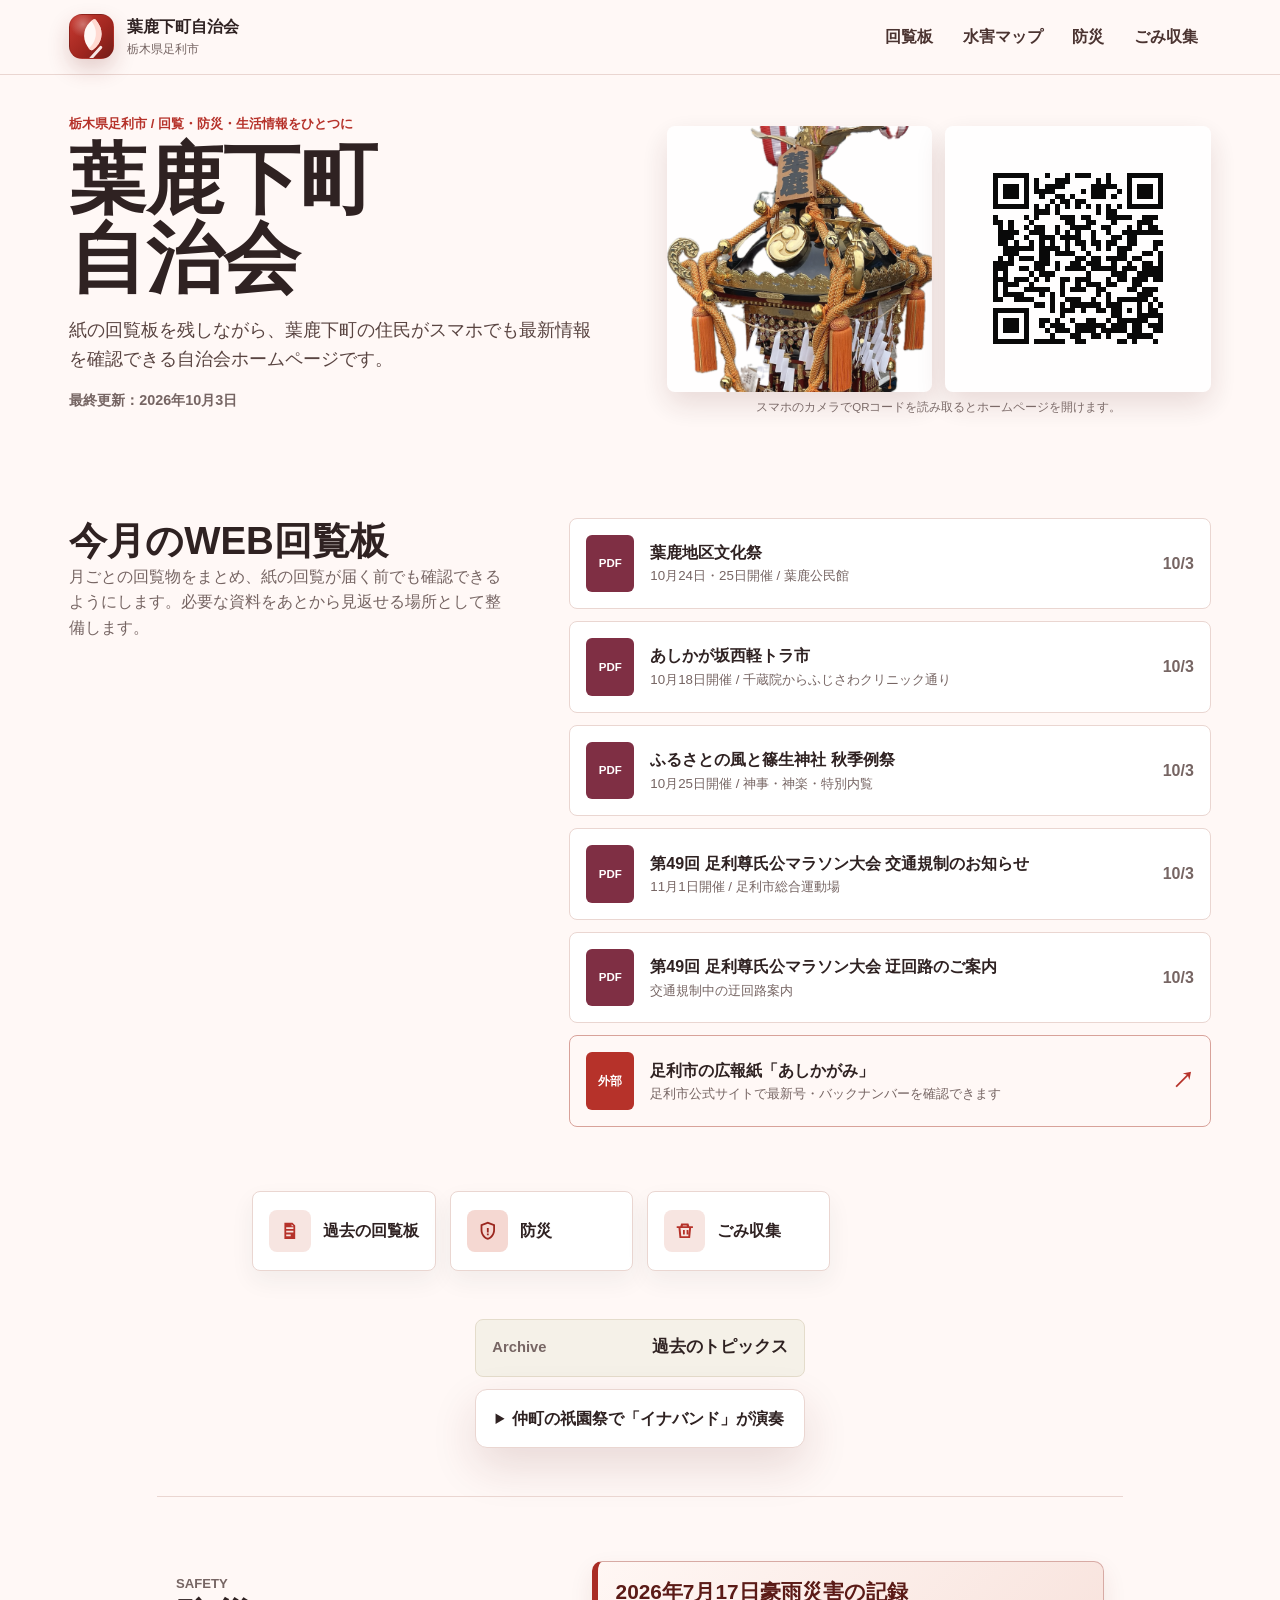
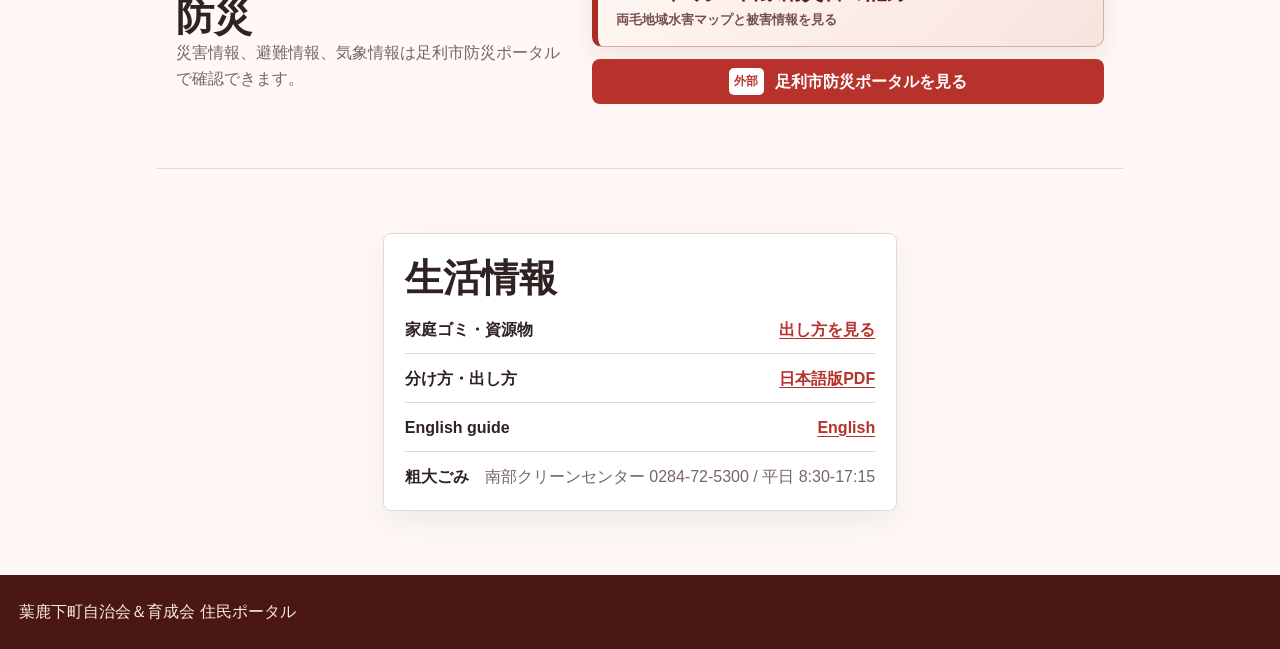
==== commit 57209407: "Remove English circular label from top page" ====
--- a/index.html
+++ b/index.html
@@ -115,7 +115,6 @@
 
       <section id="circular" class="split-layout">
         <div class="section-copy">
-          <p class="eyebrow">Circular</p>
           <h2>今月のWEB回覧板</h2>
           <p>
             月ごとの回覧物をまとめ、紙の回覧が届く前でも確認できるようにします。必要な資料をあとから見返せる場所として整備します。
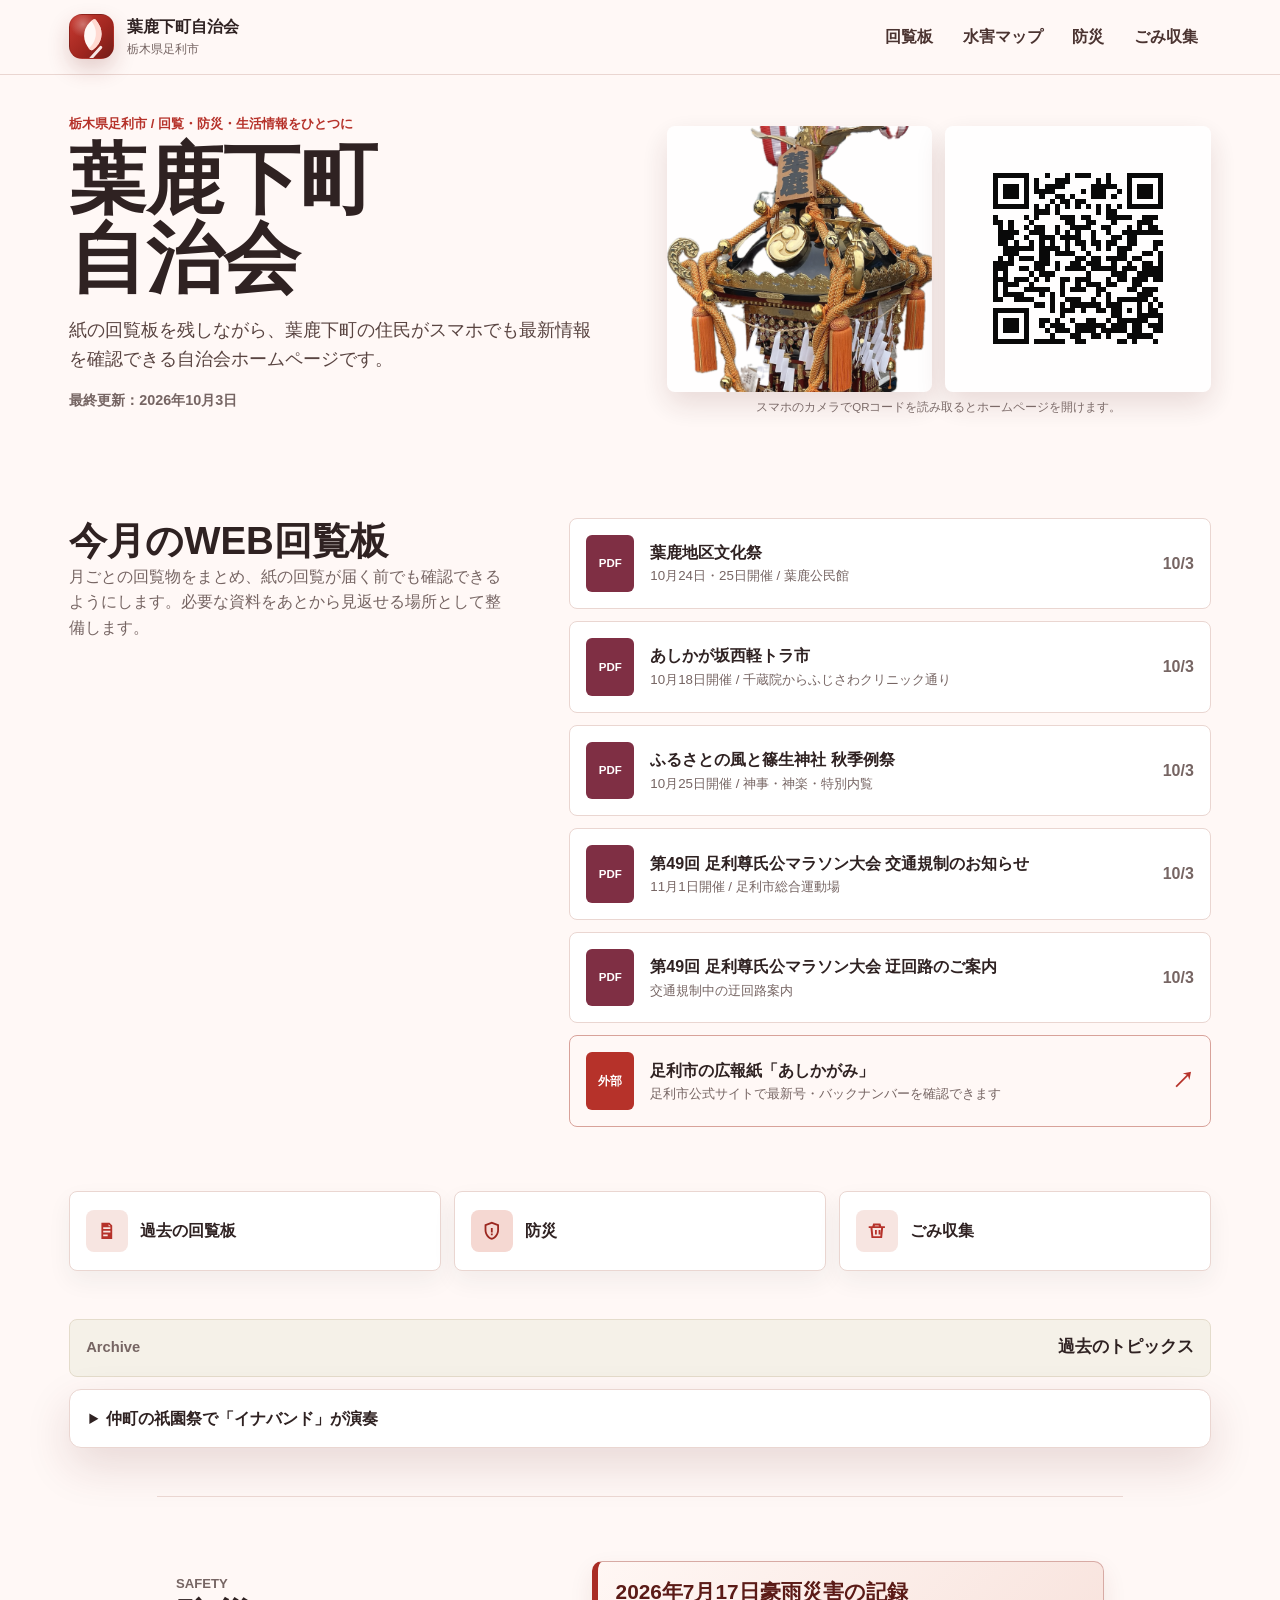
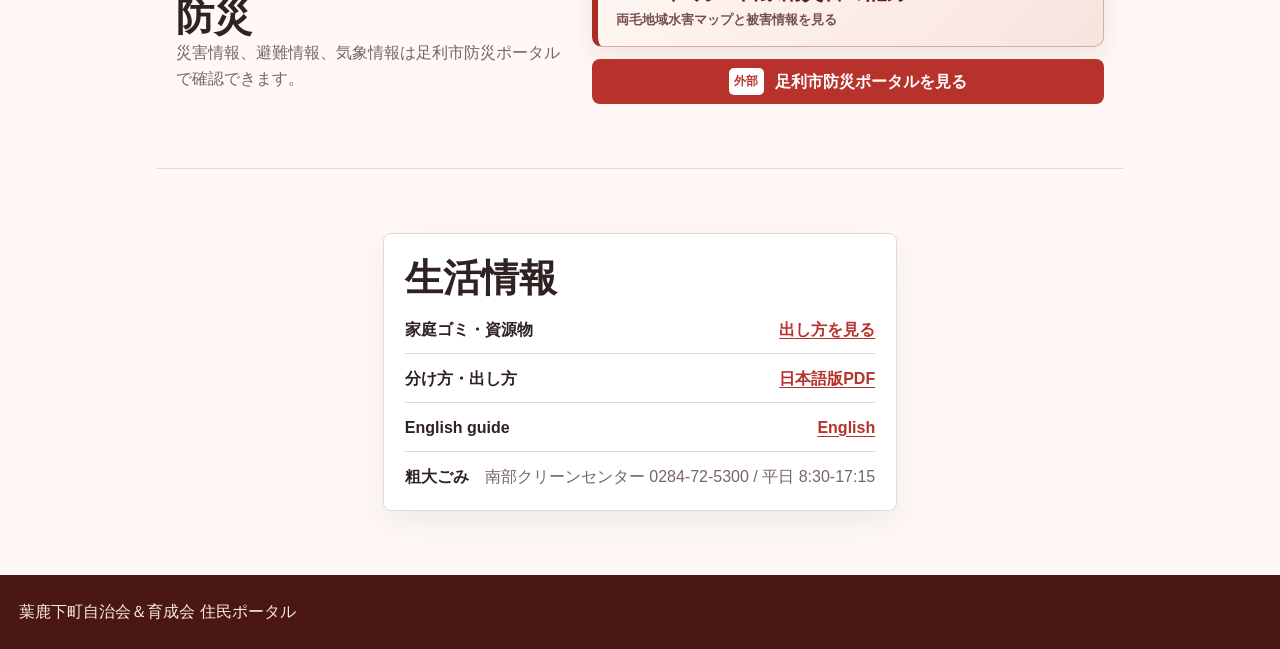
==== commit 7f64c425: "Refresh stylesheet cache for desktop layout" ====
--- a/index.html
+++ b/index.html
@@ -8,7 +8,7 @@
       name="description"
       content="栃木県足利市の葉鹿下町自治会向けに、回覧板、防災情報、ごみ収集をまとめたホームページ。"
     />
-    <link rel="stylesheet" href="styles.css?v=20261003-circular" />
+    <link rel="stylesheet" href="styles.css?v=20261005-layout" />
   </head>
   <body>
     <a class="skip-link" href="#main">本文へ移動</a>
--- a/styles.css
+++ b/styles.css
@@ -795,6 +795,7 @@
 }
 
 .topic-archive {
+  width: min(100%, 1180px);
   max-width: 1180px;
   margin: 0 auto 3rem;
   padding: 0 1.2rem;
@@ -836,8 +837,9 @@
 
 .quick-actions {
   display: grid;
-  grid-template-columns: repeat(4, minmax(0, 1fr));
+  grid-template-columns: repeat(3, minmax(0, 1fr));
   gap: 0.85rem;
+  width: min(100%, 1180px);
   max-width: 1180px;
   margin: 0 auto;
   padding: 0 1.2rem 3rem;
@@ -1688,7 +1690,7 @@
   .safety-stats,
   .info-grid,
   .check-list {
-    grid-template-columns: 1fr 1fr;
+    grid-template-columns: repeat(3, minmax(0, 1fr));
   }
 
   .section-copy {
